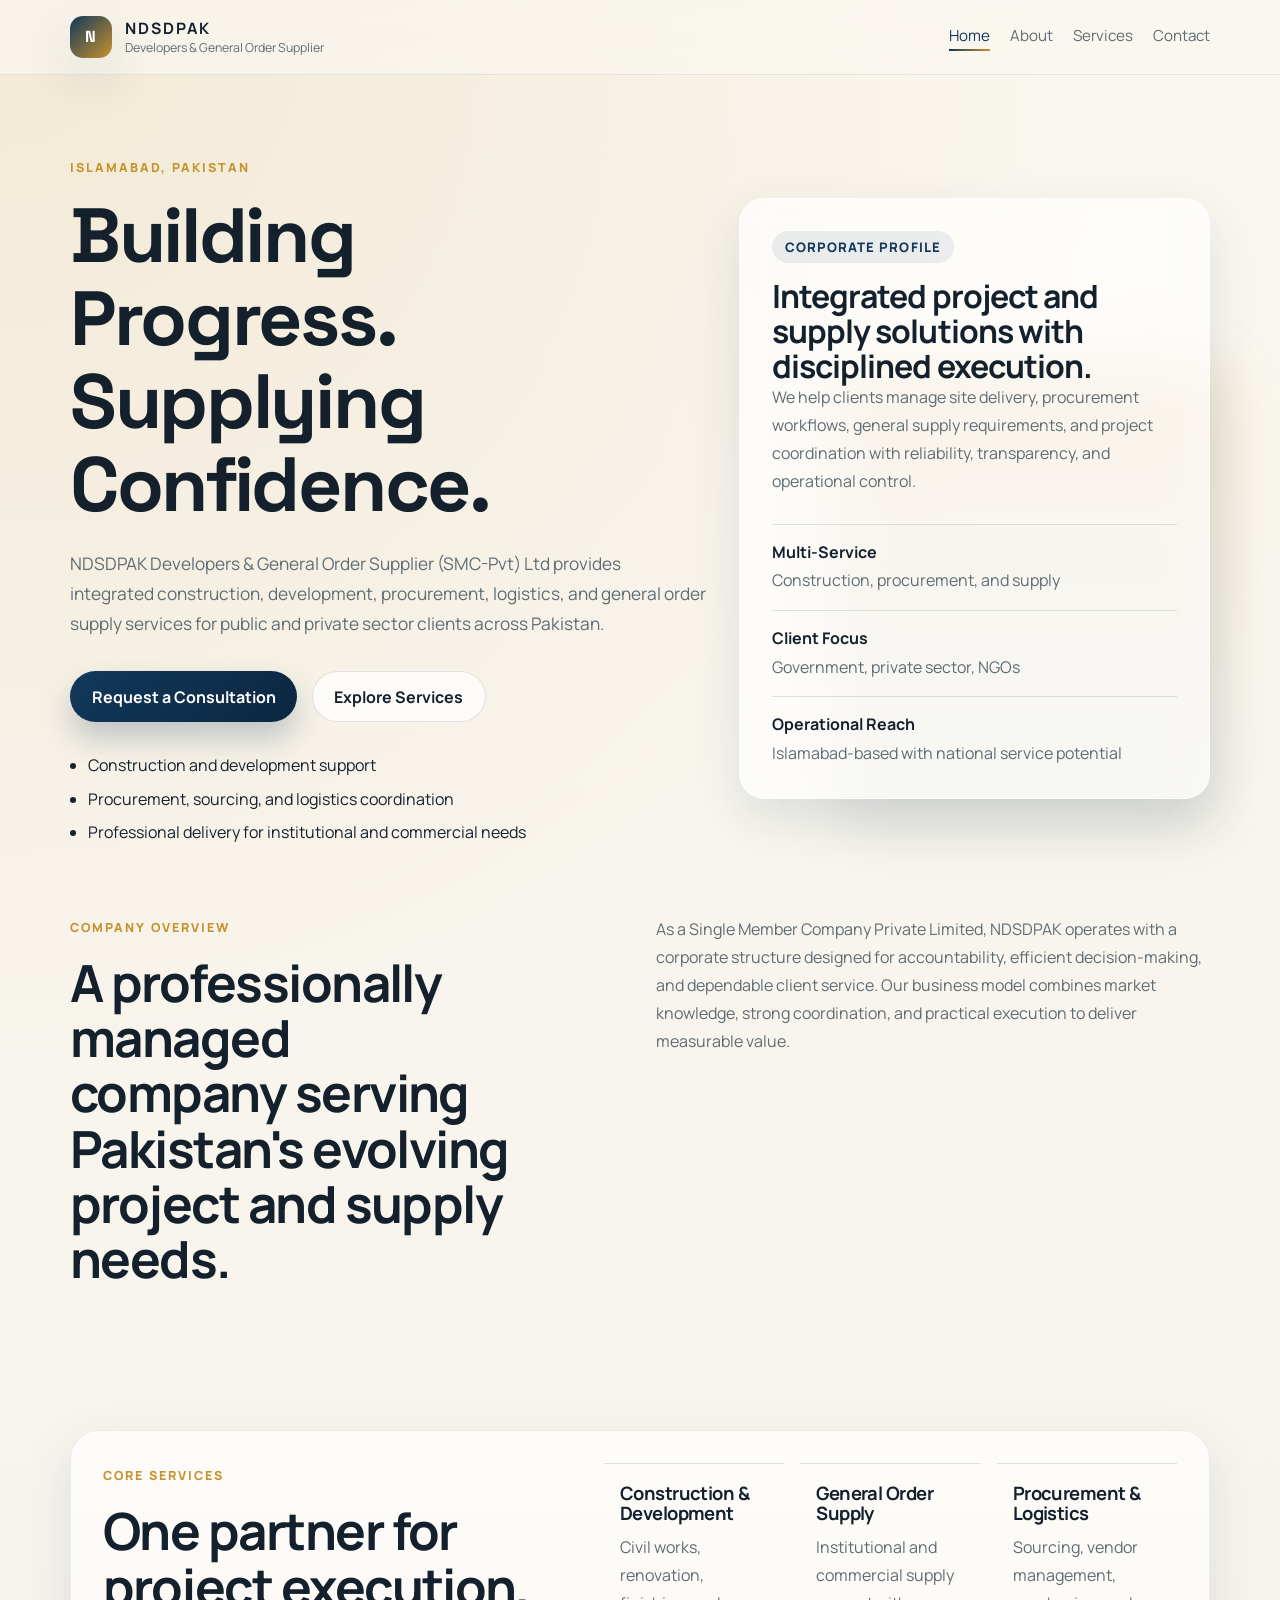
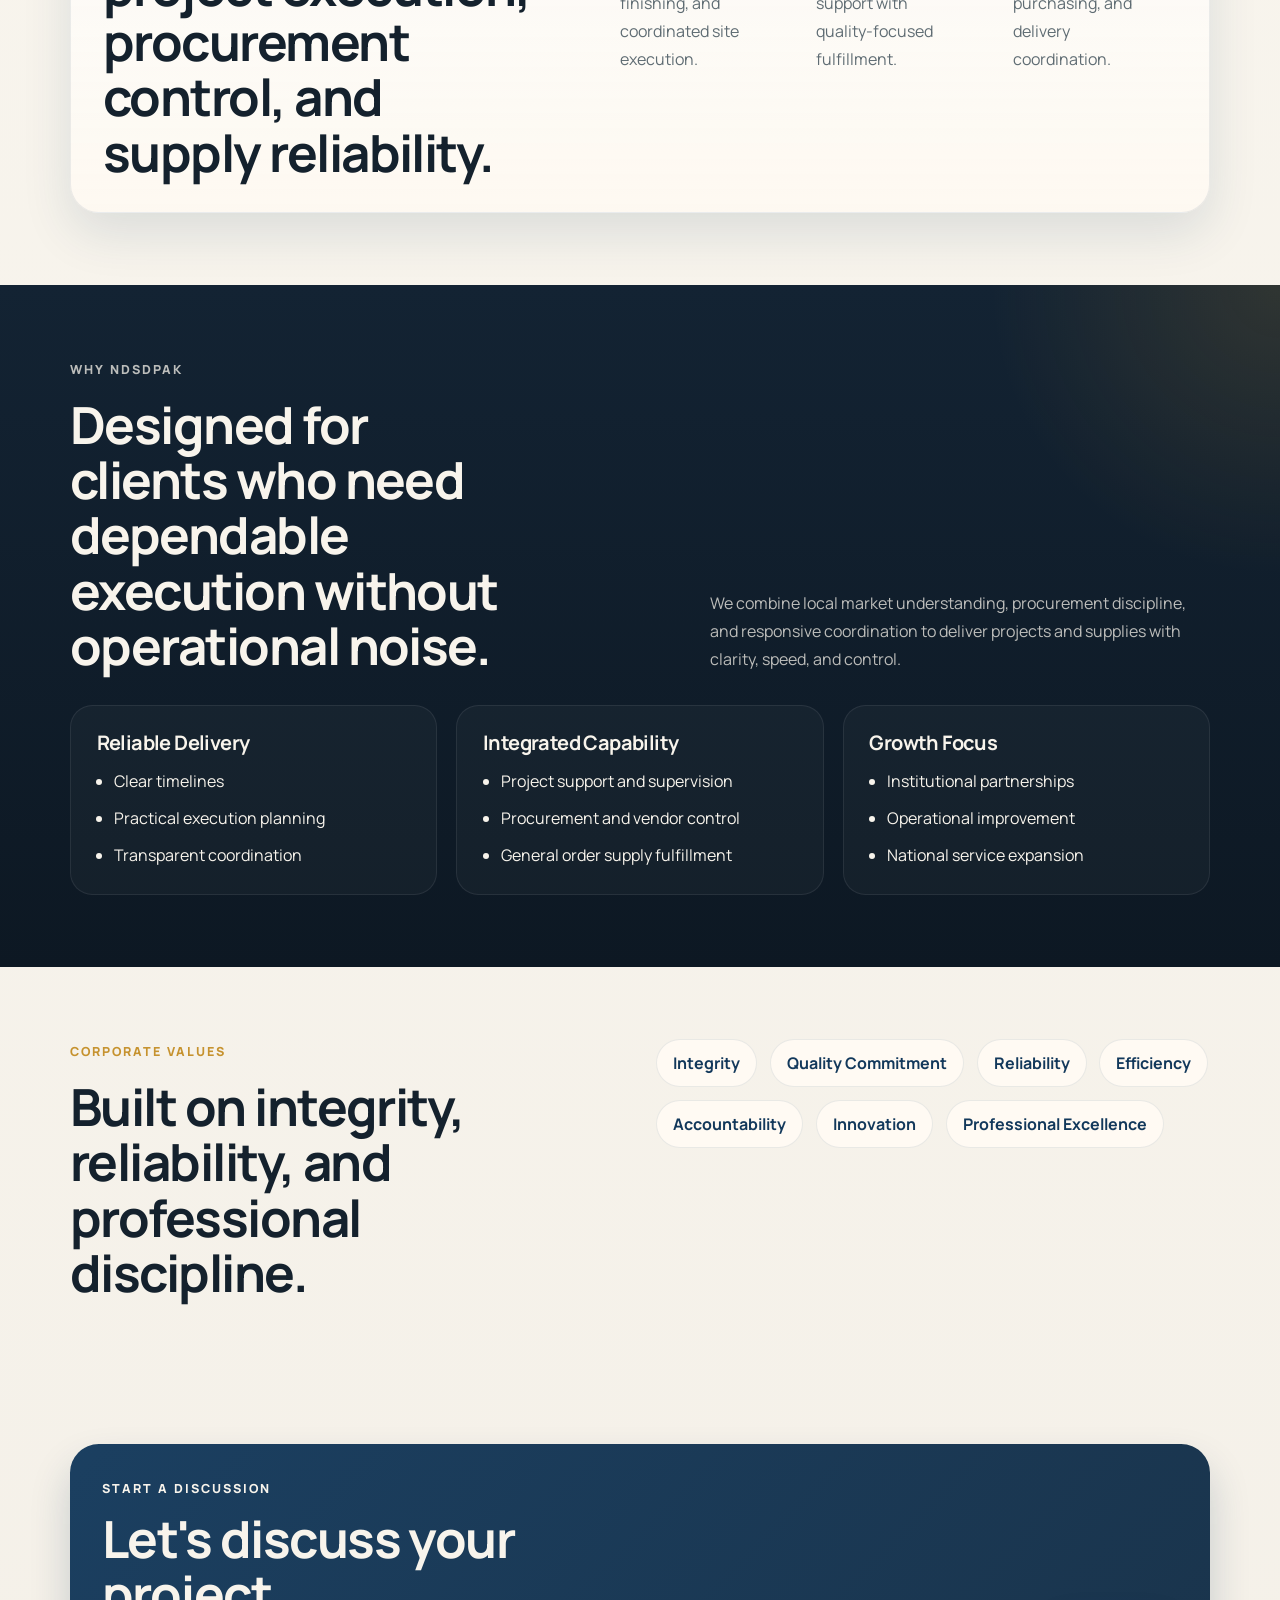
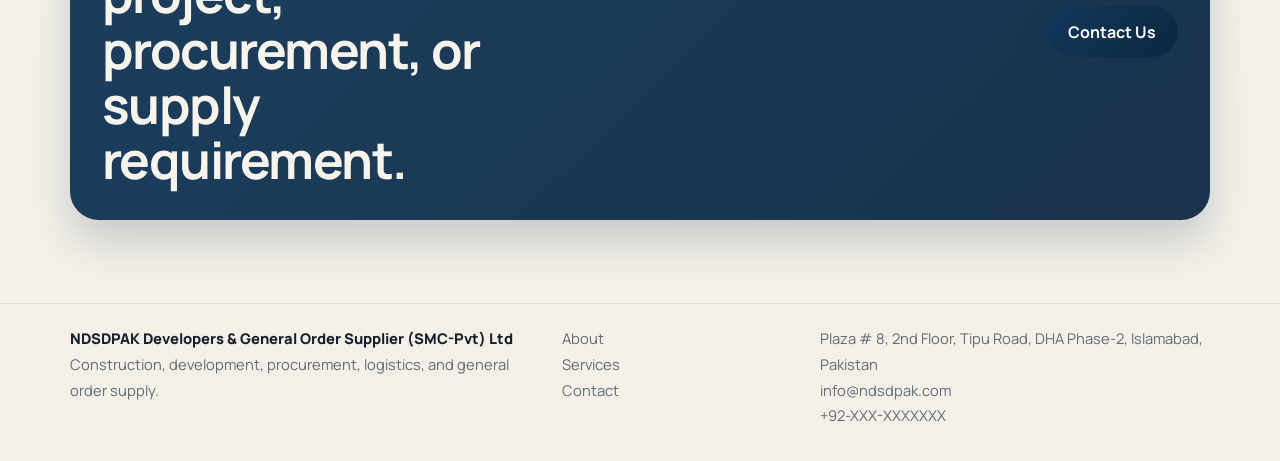
==== index.html @ 2ac63222 "Initial website for NDSDPAK" ====
<!DOCTYPE html>
<html lang="en">
<head>
  <meta charset="UTF-8">
  <meta name="viewport" content="width=device-width, initial-scale=1.0">
  <meta name="description" content="NDSDPAK Developers & General Order Supplier (SMC-Pvt) Ltd delivers construction, development, procurement, logistics, and general order supply services across Pakistan.">
  <title>NDSDPAK Developers | Construction, Procurement & Supply</title>
  <link rel="preconnect" href="https://fonts.googleapis.com">
  <link rel="preconnect" href="https://fonts.gstatic.com" crossorigin>
  <link href="https://fonts.googleapis.com/css2?family=Manrope:wght@400;500;700;800&family=Space+Grotesk:wght@500;700&display=swap" rel="stylesheet">
  <link rel="stylesheet" href="styles.css">
</head>
<body data-page="home">
  <header class="site-header">
    <div class="container nav">
      <a class="brand" href="index.html">
        <span class="brand-mark">N</span>
        <span class="brand-text">
          <strong>NDSDPAK</strong>
          <small>Developers & General Order Supplier</small>
        </span>
      </a>
      <button class="nav-toggle" type="button" aria-label="Open navigation" aria-expanded="false">Menu</button>
      <nav class="nav-links">
        <a href="index.html" data-nav="home">Home</a>
        <a href="about.html" data-nav="about">About</a>
        <a href="services.html" data-nav="services">Services</a>
        <a href="contact.html" data-nav="contact">Contact</a>
      </nav>
    </div>
  </header>

  <main>
    <section class="hero">
      <div class="container hero-grid">
        <div class="hero-copy reveal">
          <p class="eyebrow">Islamabad, Pakistan</p>
          <h1>Building Progress.<br>Supplying Confidence.</h1>
          <p class="hero-text">
            NDSDPAK Developers & General Order Supplier (SMC-Pvt) Ltd provides integrated construction, development, procurement, logistics, and general order supply services for public and private sector clients across Pakistan.
          </p>
          <div class="hero-actions">
            <a class="btn btn-primary" href="contact.html">Request a Consultation</a>
            <a class="btn btn-secondary" href="services.html">Explore Services</a>
          </div>
          <ul class="hero-points">
            <li>Construction and development support</li>
            <li>Procurement, sourcing, and logistics coordination</li>
            <li>Professional delivery for institutional and commercial needs</li>
          </ul>
        </div>
        <div class="hero-panel reveal" data-delay="120">
          <div class="panel-card tilt-card">
            <span class="panel-label">Corporate Profile</span>
            <h2>Integrated project and supply solutions with disciplined execution.</h2>
            <p>
              We help clients manage site delivery, procurement workflows, general supply requirements, and project coordination with reliability, transparency, and operational control.
            </p>
            <div class="stats">
              <div>
                <strong>Multi-Service</strong>
                <span>Construction, procurement, and supply</span>
              </div>
              <div>
                <strong>Client Focus</strong>
                <span>Government, private sector, NGOs</span>
              </div>
              <div>
                <strong>Operational Reach</strong>
                <span>Islamabad-based with national service potential</span>
              </div>
            </div>
          </div>
        </div>
      </div>
    </section>

    <section class="section intro-strip reveal">
      <div class="container strip-grid">
        <div>
          <p class="section-tag">Company Overview</p>
          <h2>A professionally managed company serving Pakistan's evolving project and supply needs.</h2>
        </div>
        <p>
          As a Single Member Company Private Limited, NDSDPAK operates with a corporate structure designed for accountability, efficient decision-making, and dependable client service. Our business model combines market knowledge, strong coordination, and practical execution to deliver measurable value.
        </p>
      </div>
    </section>

    <section class="section">
      <div class="container feature-band reveal">
        <div class="feature-intro">
          <p class="section-tag">Core Services</p>
          <h2>One partner for project execution, procurement control, and supply reliability.</h2>
        </div>
        <div class="feature-list">
          <article>
            <h3>Construction & Development</h3>
            <p>Civil works, renovation, finishing, and coordinated site execution.</p>
          </article>
          <article>
            <h3>General Order Supply</h3>
            <p>Institutional and commercial supply support with quality-focused fulfillment.</p>
          </article>
          <article>
            <h3>Procurement & Logistics</h3>
            <p>Sourcing, vendor management, purchasing, and delivery coordination.</p>
          </article>
        </div>
      </div>
    </section>

    <section class="section dark-section">
      <div class="container">
        <div class="section-heading dark reveal">
          <div>
            <p class="section-tag light">Why NDSDPAK</p>
            <h2>Designed for clients who need dependable execution without operational noise.</h2>
          </div>
          <p>
            We combine local market understanding, procurement discipline, and responsive coordination to deliver projects and supplies with clarity, speed, and control.
          </p>
        </div>
        <div class="expertise-grid">
          <div class="expertise-block reveal">
            <h3>Reliable Delivery</h3>
            <ul>
              <li>Clear timelines</li>
              <li>Practical execution planning</li>
              <li>Transparent coordination</li>
            </ul>
          </div>
          <div class="expertise-block reveal" data-delay="120">
            <h3>Integrated Capability</h3>
            <ul>
              <li>Project support and supervision</li>
              <li>Procurement and vendor control</li>
              <li>General order supply fulfillment</li>
            </ul>
          </div>
          <div class="expertise-block reveal" data-delay="240">
            <h3>Growth Focus</h3>
            <ul>
              <li>Institutional partnerships</li>
              <li>Operational improvement</li>
              <li>National service expansion</li>
            </ul>
          </div>
        </div>
      </div>
    </section>

    <section class="section">
      <div class="container split-highlight reveal">
        <div>
          <p class="section-tag">Corporate Values</p>
          <h2>Built on integrity, reliability, and professional discipline.</h2>
        </div>
        <div class="values-list">
          <span>Integrity</span>
          <span>Quality Commitment</span>
          <span>Reliability</span>
          <span>Efficiency</span>
          <span>Accountability</span>
          <span>Innovation</span>
          <span>Professional Excellence</span>
        </div>
      </div>
    </section>

    <section class="section contact-section">
      <div class="container cta-banner reveal">
        <div>
          <p class="section-tag">Start a Discussion</p>
          <h2>Let's discuss your project, procurement, or supply requirement.</h2>
        </div>
        <a class="btn btn-primary" href="contact.html">Contact Us</a>
      </div>
    </section>
  </main>

  <footer class="site-footer">
    <div class="container footer-grid">
      <div>
        <p class="footer-brand">NDSDPAK Developers & General Order Supplier (SMC-Pvt) Ltd</p>
        <p>Construction, development, procurement, logistics, and general order supply.</p>
      </div>
      <div>
        <p><a href="about.html">About</a></p>
        <p><a href="services.html">Services</a></p>
        <p><a href="contact.html">Contact</a></p>
      </div>
      <div>
        <p>Plaza # 8, 2nd Floor, Tipu Road, DHA Phase-2, Islamabad, Pakistan</p>
        <p>info@ndsdpak.com</p>
        <p>+92-XXX-XXXXXXX</p>
      </div>
    </div>
  </footer>

  <script src="script.js"></script>
</body>
</html>
---- styles.css ----
:root {
  --bg: #f4f0e8;
  --surface: rgba(255, 255, 255, 0.68);
  --surface-strong: #fffaf3;
  --text: #14212d;
  --muted: #5f6c73;
  --line: rgba(20, 33, 45, 0.12);
  --primary: #12385b;
  --primary-deep: #0c2740;
  --accent: #c6922e;
  --light: #f8f4ec;
  --shadow: 0 20px 50px rgba(18, 56, 91, 0.12);
}

* {
  box-sizing: border-box;
}

html {
  scroll-behavior: smooth;
}

body {
  margin: 0;
  font-family: "Manrope", sans-serif;
  background:
    radial-gradient(circle at top left, rgba(198, 146, 46, 0.14), transparent 28%),
    linear-gradient(180deg, #faf7f0 0%, var(--bg) 100%);
  color: var(--text);
  overflow-x: hidden;
}

a {
  color: inherit;
  text-decoration: none;
}

p {
  margin: 0;
  line-height: 1.75;
  color: var(--muted);
}

h1,
h2,
h3 {
  margin: 0;
  color: var(--text);
  line-height: 1.08;
  letter-spacing: -0.03em;
}

ul {
  margin: 0;
  padding-left: 1.1rem;
}

.container {
  width: min(1140px, calc(100% - 2rem));
  margin: 0 auto;
}

.site-header {
  position: sticky;
  top: 0;
  z-index: 20;
  backdrop-filter: blur(14px);
  background: rgba(250, 247, 240, 0.72);
  border-bottom: 1px solid rgba(20, 33, 45, 0.08);
}

.nav {
  display: flex;
  align-items: center;
  justify-content: space-between;
  gap: 1rem;
  padding: 1rem 0;
}

.brand {
  display: inline-flex;
  align-items: center;
  gap: 0.85rem;
}

.brand-mark {
  display: grid;
  place-items: center;
  width: 2.6rem;
  height: 2.6rem;
  border-radius: 0.8rem;
  background: linear-gradient(135deg, var(--primary) 0%, var(--accent) 100%);
  color: #fff;
  font-family: "Space Grotesk", sans-serif;
  font-weight: 700;
  box-shadow: var(--shadow);
}

.brand-text {
  display: flex;
  flex-direction: column;
}

.brand-text strong {
  font-size: 0.98rem;
  letter-spacing: 0.12em;
}

.brand-text small {
  font-size: 0.77rem;
  color: var(--muted);
}

.nav-links {
  display: flex;
  gap: 1.25rem;
  font-size: 0.95rem;
  color: var(--muted);
}

.nav-links a {
  position: relative;
  padding-bottom: 0.2rem;
}

.nav-links a:hover,
.nav-links a.active {
  color: var(--primary);
}

.nav-links a.active::after,
.nav-links a:hover::after {
  content: "";
  position: absolute;
  left: 0;
  right: 0;
  bottom: -0.15rem;
  height: 2px;
  background: linear-gradient(90deg, var(--primary), var(--accent));
}

.nav-toggle {
  display: none;
  border: 1px solid var(--line);
  background: rgba(255, 255, 255, 0.8);
  color: var(--text);
  border-radius: 999px;
  padding: 0.7rem 1rem;
  font-weight: 700;
  font-family: inherit;
}

.hero {
  padding: 5rem 0 3.5rem;
}

.page-hero {
  padding: 4.6rem 0 2rem;
}

.hero-grid {
  display: grid;
  grid-template-columns: 1.15fr 0.85fr;
  gap: 2rem;
  align-items: center;
}

.eyebrow,
.section-tag {
  display: inline-block;
  margin-bottom: 1rem;
  text-transform: uppercase;
  letter-spacing: 0.16em;
  font-size: 0.78rem;
  font-weight: 800;
  color: var(--accent);
}

.hero h1,
.page-hero h1 {
  font-family: "Space Grotesk", sans-serif;
  font-size: clamp(2.7rem, 6vw, 5.4rem);
  max-width: 12ch;
}

.hero-text {
  max-width: 60ch;
  margin-top: 1.4rem;
  font-size: 1.08rem;
}

.hero-actions {
  display: flex;
  flex-wrap: wrap;
  gap: 0.9rem;
  margin-top: 2rem;
}

.btn {
  display: inline-flex;
  align-items: center;
  justify-content: center;
  min-height: 3.2rem;
  padding: 0 1.35rem;
  border: 0;
  border-radius: 999px;
  font-weight: 700;
  font-family: inherit;
  cursor: pointer;
  transition: transform 0.2s ease, box-shadow 0.2s ease, background 0.2s ease;
}

.btn:hover {
  transform: translateY(-2px);
}

.btn-primary {
  background: linear-gradient(135deg, var(--primary) 0%, var(--primary-deep) 100%);
  color: #fff;
  box-shadow: 0 16px 30px rgba(18, 56, 91, 0.24);
}

.btn-secondary {
  border: 1px solid var(--line);
  background: rgba(255, 255, 255, 0.72);
}

.hero-points {
  display: grid;
  gap: 0.7rem;
  margin-top: 2rem;
  color: var(--text);
}

.hero-panel {
  position: relative;
}

.hero-panel::before {
  content: "";
  position: absolute;
  inset: auto -3% -6% 20%;
  height: 78%;
  background: linear-gradient(180deg, rgba(198, 146, 46, 0.24), rgba(18, 56, 91, 0.08));
  border-radius: 2rem;
  filter: blur(28px);
}

.panel-card,
.info-card,
.service-card,
.contact-card,
.form-card {
  position: relative;
  background: var(--surface);
  border: 1px solid rgba(255, 255, 255, 0.6);
  backdrop-filter: blur(14px);
  border-radius: 1.6rem;
  box-shadow: var(--shadow);
}

.panel-card {
  padding: 2rem;
  transition: transform 0.3s ease, box-shadow 0.3s ease;
}

.panel-label {
  display: inline-flex;
  padding: 0.45rem 0.8rem;
  border-radius: 999px;
  background: rgba(18, 56, 91, 0.08);
  color: var(--primary);
  font-size: 0.82rem;
  font-weight: 800;
  letter-spacing: 0.08em;
  text-transform: uppercase;
}

.panel-card h2 {
  margin-top: 1rem;
  font-size: 2rem;
}

.stats {
  display: grid;
  gap: 1rem;
  margin-top: 1.8rem;
}

.stats div {
  padding-top: 1rem;
  border-top: 1px solid var(--line);
}

.stats strong {
  display: block;
  margin-bottom: 0.35rem;
  font-size: 1rem;
}

.stats span {
  color: var(--muted);
  line-height: 1.6;
}

.section {
  padding: 4.5rem 0;
}

.intro-strip {
  padding-top: 1rem;
}

.soft-section {
  background: linear-gradient(180deg, rgba(255, 255, 255, 0.34), rgba(255, 255, 255, 0));
}

.strip-grid,
.two-column,
.contact-grid,
.contact-layout,
.split-highlight {
  display: grid;
  grid-template-columns: 1fr 1fr;
  gap: 2rem;
  align-items: start;
}

.narrow {
  max-width: 760px;
}

.two-column h2,
.section-heading h2,
.split-highlight h2,
.contact-grid h2,
.strip-grid h2,
.feature-intro h2,
.cta-banner h2 {
  font-size: clamp(2rem, 4vw, 3.2rem);
  max-width: 13ch;
}

.content-stack {
  display: grid;
  gap: 1rem;
}

.cards-grid {
  display: grid;
  grid-template-columns: repeat(2, minmax(0, 1fr));
  gap: 1.5rem;
}

.cards-grid-3 {
  grid-template-columns: repeat(3, minmax(0, 1fr));
}

.info-card,
.contact-card,
.form-card {
  padding: 1.8rem;
}

.info-card h3 {
  font-size: 1.45rem;
  margin-bottom: 0.85rem;
}

.section-heading {
  display: flex;
  justify-content: space-between;
  gap: 2rem;
  align-items: end;
  margin-bottom: 2rem;
}

.section-heading h2 {
  max-width: 13ch;
}

.section-heading p {
  max-width: 50ch;
}

.services-grid {
  display: grid;
  grid-template-columns: repeat(3, minmax(0, 1fr));
  gap: 1.2rem;
}

.service-card {
  padding: 1.6rem;
  min-height: 220px;
}

.service-card h3 {
  font-size: 1.3rem;
  margin-bottom: 0.8rem;
}

.dark-section {
  background:
    radial-gradient(circle at top right, rgba(198, 146, 46, 0.16), transparent 20%),
    linear-gradient(180deg, #132333 0%, #0d1823 100%);
}

.light,
.dark-section h2,
.dark-section h3,
.dark-section li {
  color: var(--light);
}

.section-heading.dark p,
.dark-section p {
  color: rgba(248, 244, 236, 0.74);
}

.expertise-grid {
  display: grid;
  grid-template-columns: repeat(3, minmax(0, 1fr));
  gap: 1.2rem;
  margin-top: 2rem;
}

.expertise-block {
  padding: 1.6rem;
  border: 1px solid rgba(255, 255, 255, 0.08);
  border-radius: 1.4rem;
  background: rgba(255, 255, 255, 0.03);
}

.expertise-block h3 {
  margin-bottom: 1rem;
  font-size: 1.25rem;
}

.expertise-block ul {
  display: grid;
  gap: 0.7rem;
  line-height: 1.6;
}

.feature-band {
  display: grid;
  grid-template-columns: 0.9fr 1.1fr;
  gap: 2rem;
  padding: 2rem;
  border: 1px solid rgba(18, 56, 91, 0.08);
  border-radius: 1.8rem;
  background: linear-gradient(180deg, rgba(255, 255, 255, 0.7), rgba(255, 250, 243, 0.8));
  box-shadow: var(--shadow);
}

.feature-list {
  display: grid;
  grid-template-columns: repeat(3, minmax(0, 1fr));
  gap: 1rem;
}

.feature-list article {
  padding: 1.2rem 1rem 0;
  border-top: 1px solid var(--line);
}

.feature-list h3 {
  margin-bottom: 0.6rem;
  font-size: 1.15rem;
}

.values-list {
  display: flex;
  flex-wrap: wrap;
  gap: 0.8rem;
}

.values-list span {
  display: inline-flex;
  align-items: center;
  min-height: 3rem;
  padding: 0.1rem 1rem;
  border-radius: 999px;
  background: var(--surface-strong);
  border: 1px solid rgba(18, 56, 91, 0.09);
  color: var(--primary);
  font-weight: 700;
}

.contact-section {
  padding-bottom: 5.2rem;
}

.contact-card p + p {
  margin-top: 1rem;
}

.contact-card strong {
  color: var(--text);
}

.contact-form {
  display: grid;
  gap: 1rem;
  margin-top: 1rem;
}

.contact-form label {
  display: grid;
  gap: 0.45rem;
  color: var(--text);
  font-weight: 700;
}

.contact-form input,
.contact-form select,
.contact-form textarea {
  width: 100%;
  border: 1px solid rgba(18, 56, 91, 0.12);
  border-radius: 1rem;
  padding: 0.95rem 1rem;
  font: inherit;
  color: var(--text);
  background: rgba(255, 255, 255, 0.82);
}

.contact-form textarea {
  resize: vertical;
  min-height: 140px;
}

.contact-form button[disabled] {
  opacity: 0.85;
  cursor: default;
}

.cta-banner {
  display: flex;
  justify-content: space-between;
  gap: 1.5rem;
  align-items: center;
  padding: 2rem;
  border-radius: 1.8rem;
  background: linear-gradient(135deg, rgba(18, 56, 91, 0.96), rgba(12, 39, 64, 0.94));
  box-shadow: 0 22px 40px rgba(18, 56, 91, 0.2);
}

.cta-banner h2,
.cta-banner .section-tag {
  color: var(--light);
}

.cta-banner .section-tag {
  margin-bottom: 0.7rem;
}

.site-footer {
  border-top: 1px solid rgba(20, 33, 45, 0.08);
  padding: 1.4rem 0 2rem;
}

.footer-grid {
  display: grid;
  grid-template-columns: 1.2fr 0.6fr 1fr;
  gap: 1.5rem;
}

.footer-grid p {
  font-size: 0.92rem;
}

.footer-brand {
  color: var(--text);
  font-weight: 800;
}

.reveal {
  opacity: 0;
  transform: translateY(24px);
  transition: opacity 0.7s ease, transform 0.7s ease;
}

.reveal.visible {
  opacity: 1;
  transform: translateY(0);
}

@media (max-width: 980px) {
  .hero-grid,
  .strip-grid,
  .two-column,
  .contact-grid,
  .contact-layout,
  .split-highlight,
  .section-heading,
  .cards-grid,
  .cards-grid-3,
  .expertise-grid,
  .services-grid,
  .feature-band,
  .feature-list,
  .footer-grid {
    grid-template-columns: 1fr;
  }

  .section-heading {
    align-items: start;
  }

  .hero h1,
  .page-hero h1,
  .two-column h2,
  .section-heading h2,
  .split-highlight h2,
  .contact-grid h2,
  .strip-grid h2,
  .feature-intro h2,
  .cta-banner h2 {
    max-width: none;
  }
}

@media (max-width: 720px) {
  .nav {
    flex-wrap: wrap;
  }

  .nav-toggle {
    display: inline-flex;
  }

  .nav-links {
    display: none;
    width: 100%;
    flex-direction: column;
    gap: 0.8rem;
    padding-top: 0.6rem;
  }

  .nav-links.open {
    display: flex;
  }

  .hero {
    padding-top: 3.5rem;
  }

  .hero h1,
  .page-hero h1 {
    font-size: clamp(2.3rem, 12vw, 3.8rem);
  }

  .panel-card,
  .info-card,
  .service-card,
  .contact-card,
  .form-card {
    border-radius: 1.2rem;
  }

  .section {
    padding: 3.5rem 0;
  }

  .cta-banner {
    align-items: start;
    flex-direction: column;
  }
}
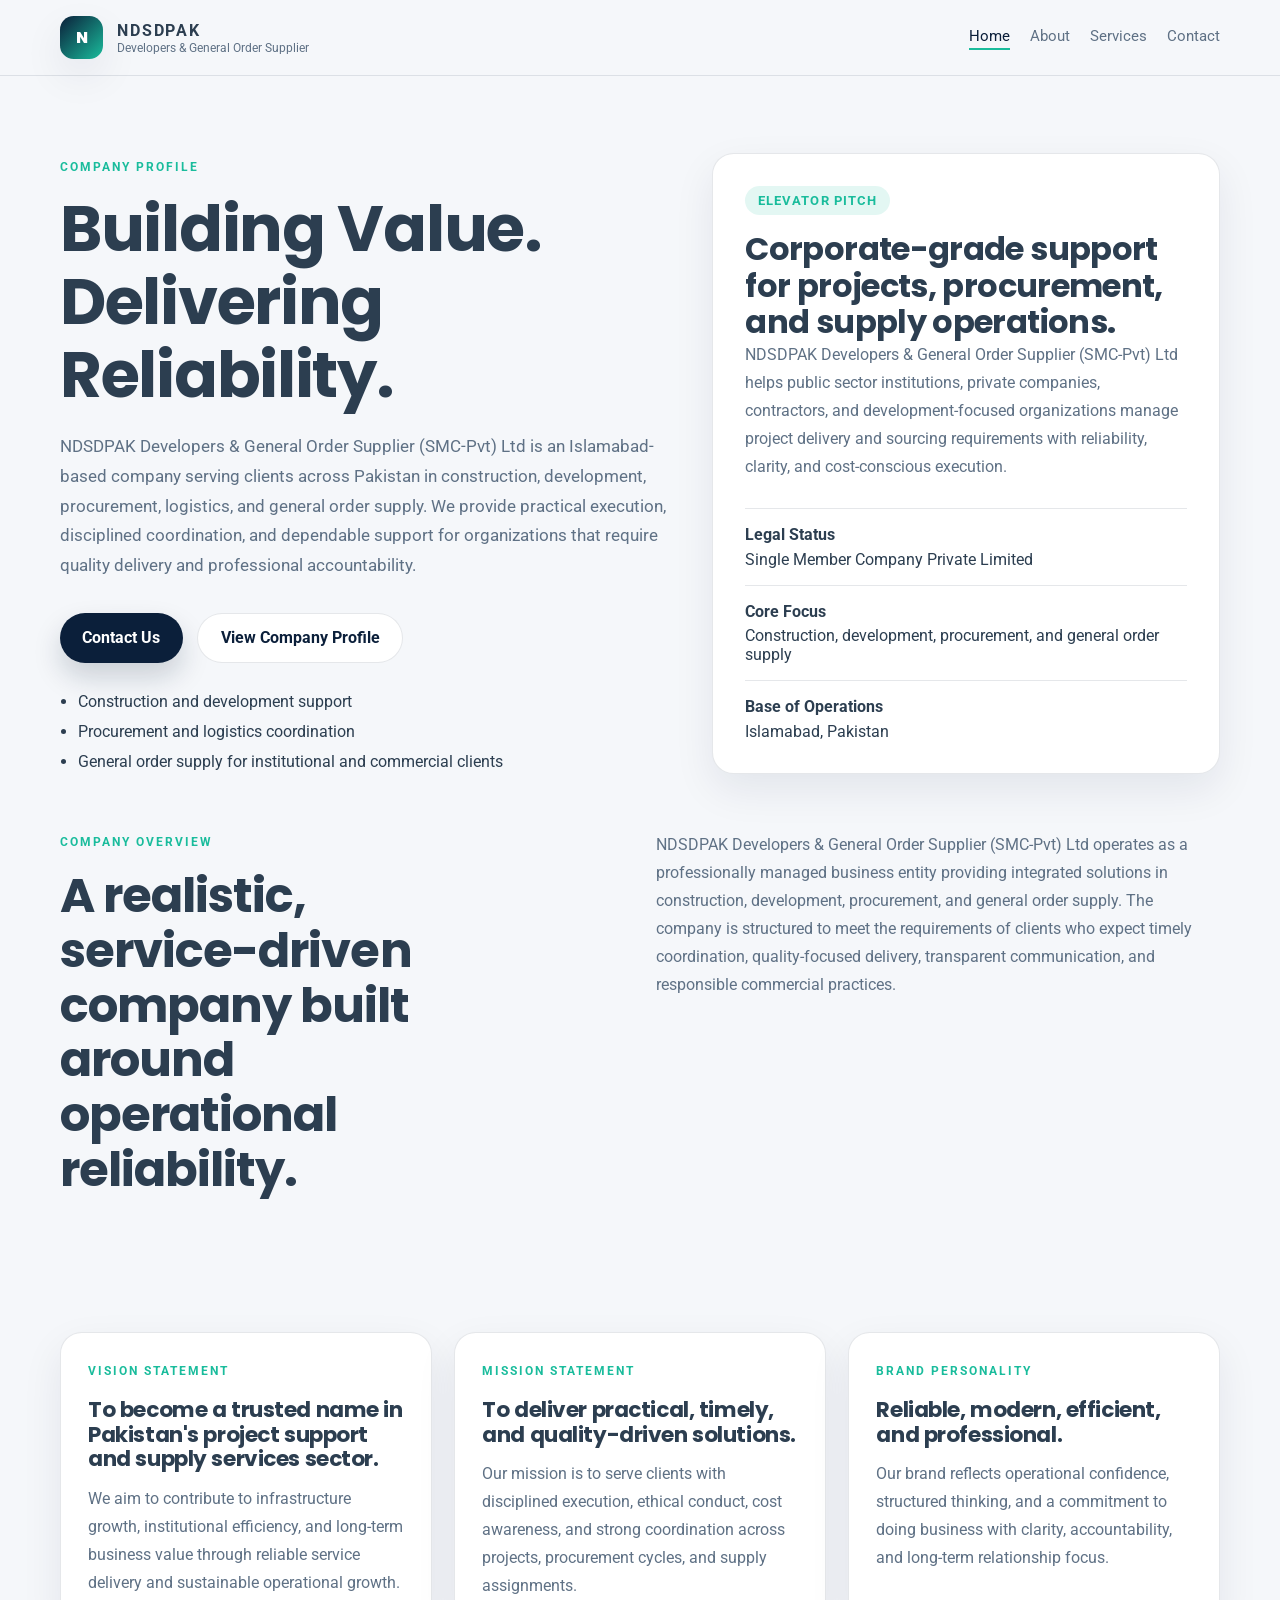
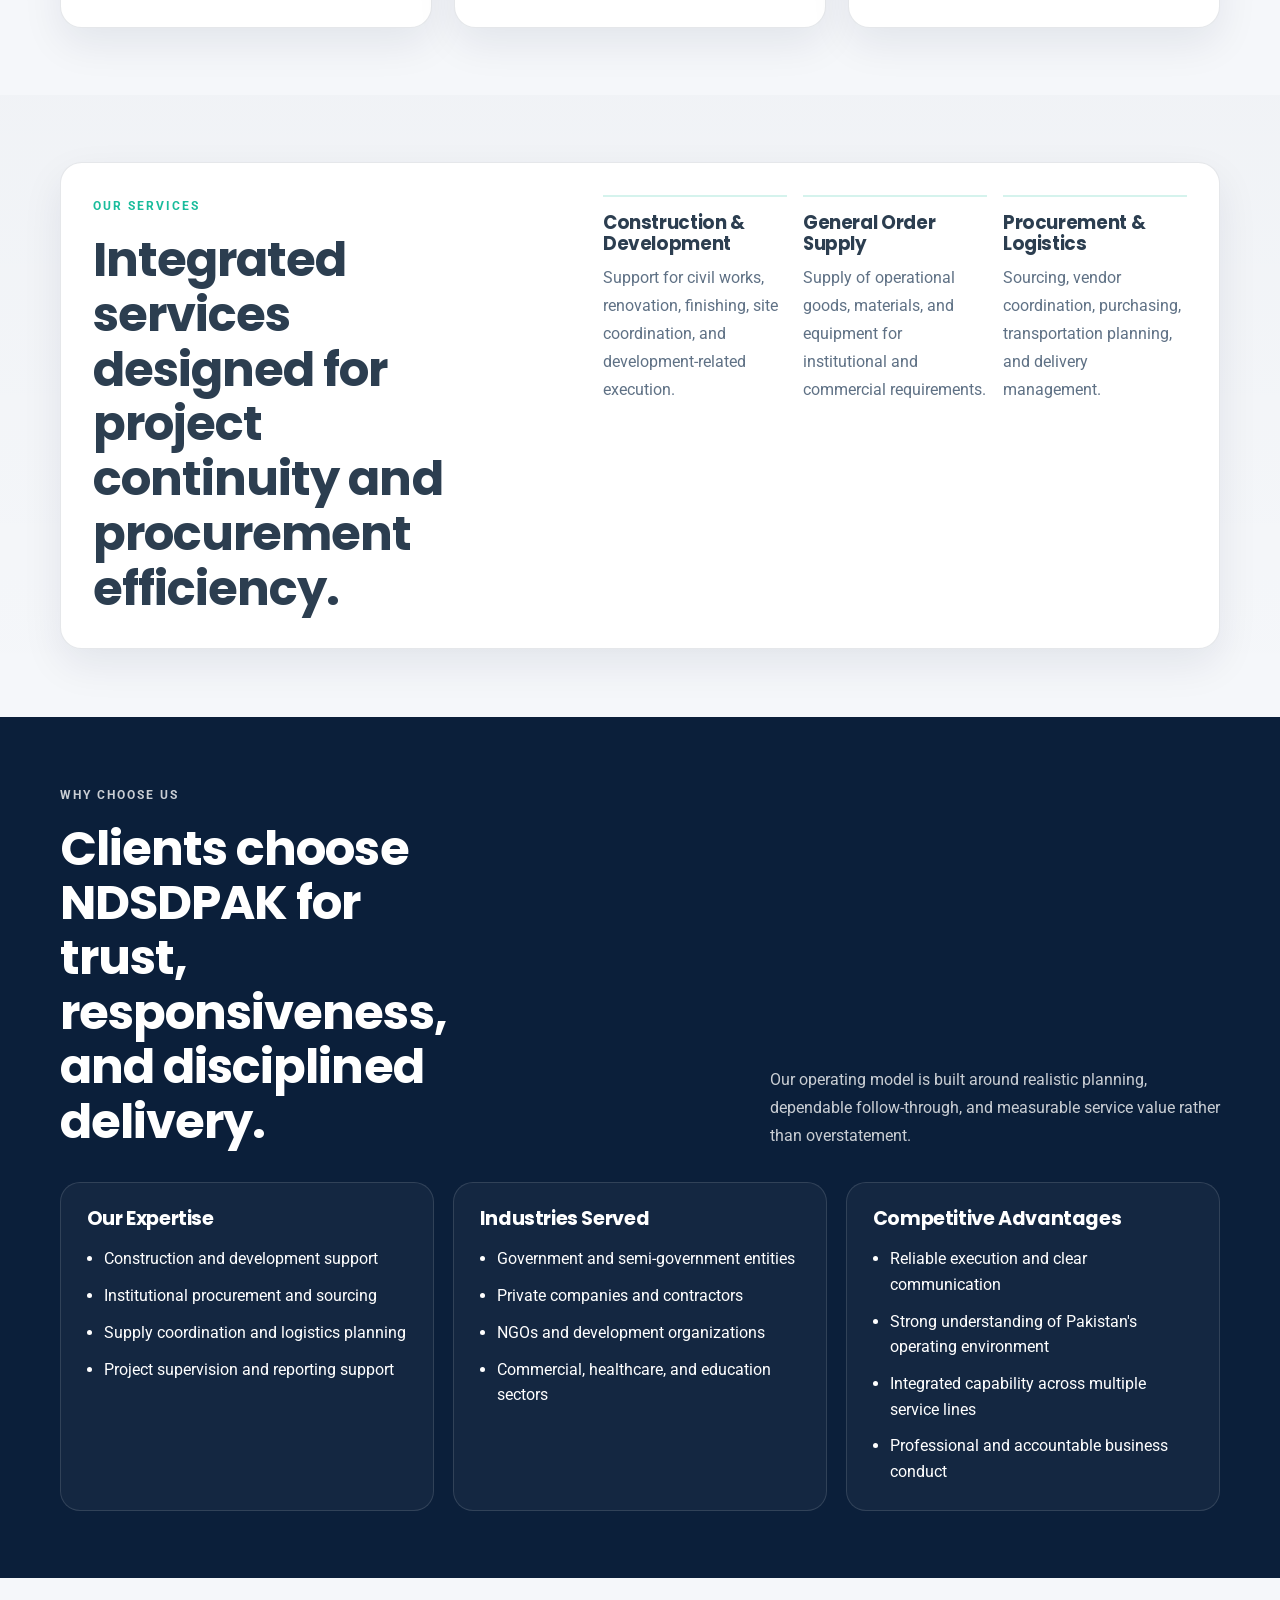
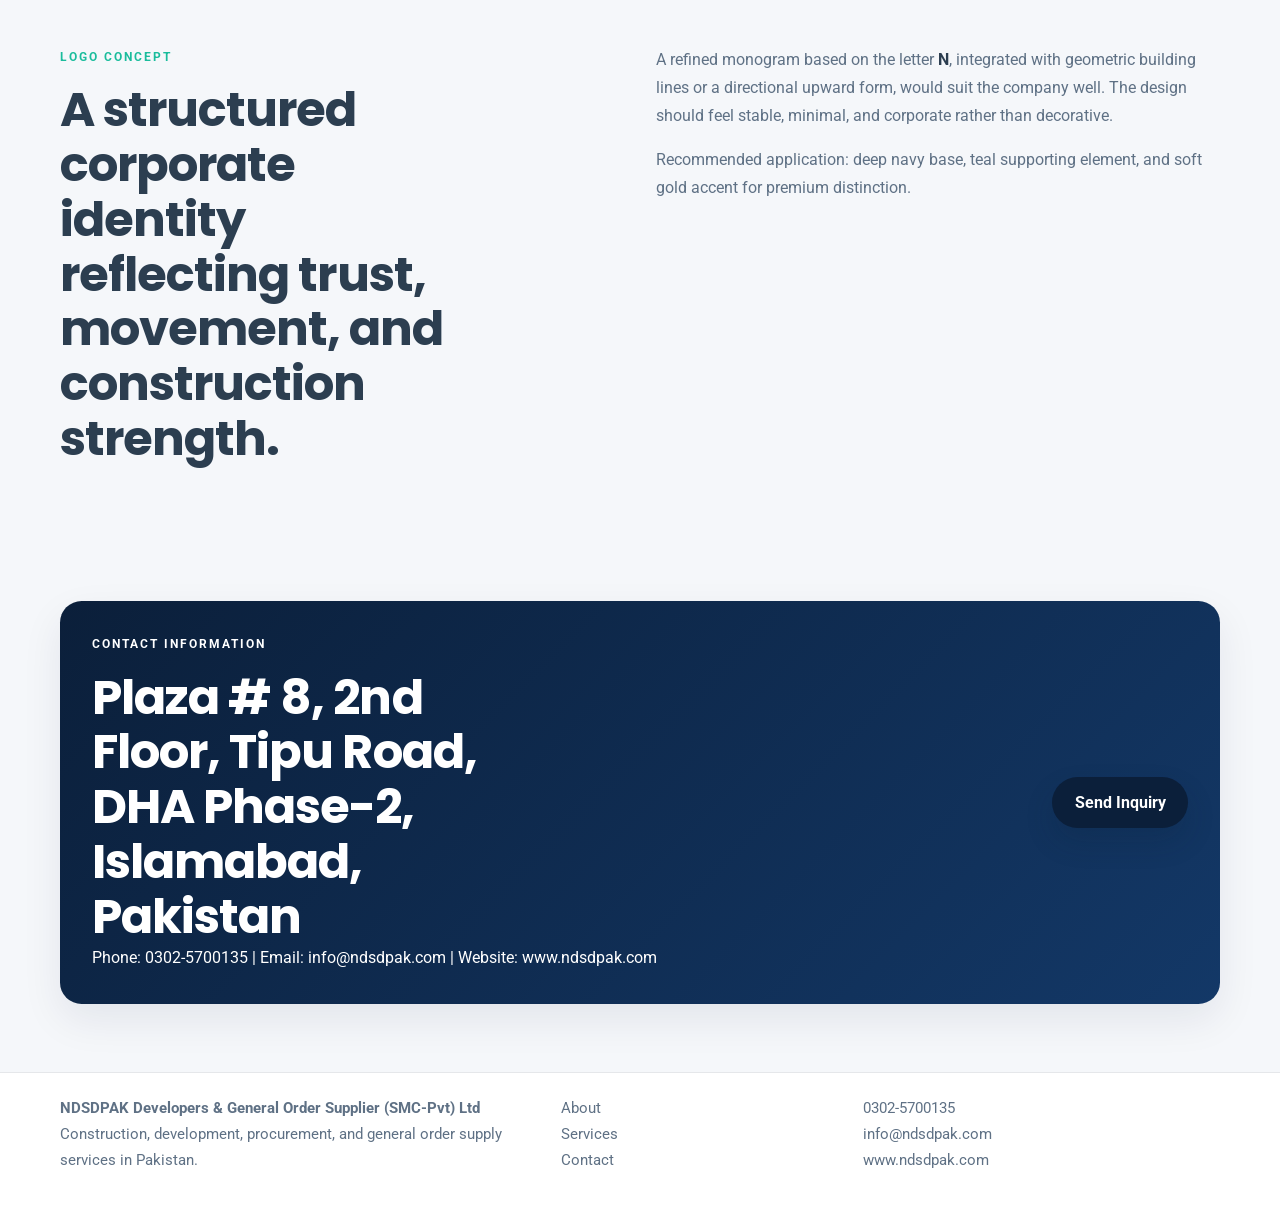
==== commit 4a08f0cd: "Align site with company profile brief" ====
--- a/index.html
+++ b/index.html
@@ -3,11 +3,11 @@
 <head>
   <meta charset="UTF-8">
   <meta name="viewport" content="width=device-width, initial-scale=1.0">
-  <meta name="description" content="NDSDPAK Developers & General Order Supplier (SMC-Pvt) Ltd delivers construction, development, procurement, logistics, and general order supply services across Pakistan.">
-  <title>NDSDPAK Developers | Construction, Procurement & Supply</title>
+  <meta name="description" content="NDSDPAK Developers & General Order Supplier (SMC-Pvt) Ltd is a Pakistan-based company profile covering construction, development, procurement, and general order supply services.">
+  <title>NDSDPAK Developers | Company Profile</title>
   <link rel="preconnect" href="https://fonts.googleapis.com">
   <link rel="preconnect" href="https://fonts.gstatic.com" crossorigin>
-  <link href="https://fonts.googleapis.com/css2?family=Manrope:wght@400;500;700;800&family=Space+Grotesk:wght@500;700&display=swap" rel="stylesheet">
+  <link href="https://fonts.googleapis.com/css2?family=Poppins:wght@600;700;800&family=Roboto:wght@400;500;700&display=swap" rel="stylesheet">
   <link rel="stylesheet" href="styles.css">
 </head>
 <body data-page="home">
@@ -34,40 +34,40 @@
     <section class="hero">
       <div class="container hero-grid">
         <div class="hero-copy reveal">
-          <p class="eyebrow">Islamabad, Pakistan</p>
-          <h1>Building Progress.<br>Supplying Confidence.</h1>
+          <p class="eyebrow">Company Profile</p>
+          <h1>Building Value. Delivering Reliability.</h1>
           <p class="hero-text">
-            NDSDPAK Developers & General Order Supplier (SMC-Pvt) Ltd provides integrated construction, development, procurement, logistics, and general order supply services for public and private sector clients across Pakistan.
+            NDSDPAK Developers & General Order Supplier (SMC-Pvt) Ltd is an Islamabad-based company serving clients across Pakistan in construction, development, procurement, logistics, and general order supply. We provide practical execution, disciplined coordination, and dependable support for organizations that require quality delivery and professional accountability.
           </p>
           <div class="hero-actions">
-            <a class="btn btn-primary" href="contact.html">Request a Consultation</a>
-            <a class="btn btn-secondary" href="services.html">Explore Services</a>
+            <a class="btn btn-primary" href="contact.html">Contact Us</a>
+            <a class="btn btn-secondary" href="about.html">View Company Profile</a>
           </div>
           <ul class="hero-points">
             <li>Construction and development support</li>
-            <li>Procurement, sourcing, and logistics coordination</li>
-            <li>Professional delivery for institutional and commercial needs</li>
+            <li>Procurement and logistics coordination</li>
+            <li>General order supply for institutional and commercial clients</li>
           </ul>
         </div>
         <div class="hero-panel reveal" data-delay="120">
-          <div class="panel-card tilt-card">
-            <span class="panel-label">Corporate Profile</span>
-            <h2>Integrated project and supply solutions with disciplined execution.</h2>
+          <div class="panel-card">
+            <span class="panel-label">Elevator Pitch</span>
+            <h2>Corporate-grade support for projects, procurement, and supply operations.</h2>
             <p>
-              We help clients manage site delivery, procurement workflows, general supply requirements, and project coordination with reliability, transparency, and operational control.
+              NDSDPAK Developers & General Order Supplier (SMC-Pvt) Ltd helps public sector institutions, private companies, contractors, and development-focused organizations manage project delivery and sourcing requirements with reliability, clarity, and cost-conscious execution.
             </p>
             <div class="stats">
               <div>
-                <strong>Multi-Service</strong>
-                <span>Construction, procurement, and supply</span>
+                <strong>Legal Status</strong>
+                <span>Single Member Company Private Limited</span>
               </div>
               <div>
-                <strong>Client Focus</strong>
-                <span>Government, private sector, NGOs</span>
+                <strong>Core Focus</strong>
+                <span>Construction, development, procurement, and general order supply</span>
               </div>
               <div>
-                <strong>Operational Reach</strong>
-                <span>Islamabad-based with national service potential</span>
+                <strong>Base of Operations</strong>
+                <span>Islamabad, Pakistan</span>
               </div>
             </div>
           </div>
@@ -79,32 +79,52 @@
       <div class="container strip-grid">
         <div>
           <p class="section-tag">Company Overview</p>
-          <h2>A professionally managed company serving Pakistan's evolving project and supply needs.</h2>
+          <h2>A realistic, service-driven company built around operational reliability.</h2>
         </div>
         <p>
-          As a Single Member Company Private Limited, NDSDPAK operates with a corporate structure designed for accountability, efficient decision-making, and dependable client service. Our business model combines market knowledge, strong coordination, and practical execution to deliver measurable value.
+          NDSDPAK Developers & General Order Supplier (SMC-Pvt) Ltd operates as a professionally managed business entity providing integrated solutions in construction, development, procurement, and general order supply. The company is structured to meet the requirements of clients who expect timely coordination, quality-focused delivery, transparent communication, and responsible commercial practices.
         </p>
       </div>
     </section>
 
     <section class="section">
+      <div class="container cards-grid cards-grid-3">
+        <article class="info-card reveal">
+          <p class="section-tag">Vision Statement</p>
+          <h3>To become a trusted name in Pakistan's project support and supply services sector.</h3>
+          <p>We aim to contribute to infrastructure growth, institutional efficiency, and long-term business value through reliable service delivery and sustainable operational growth.</p>
+        </article>
+        <article class="info-card reveal" data-delay="120">
+          <p class="section-tag">Mission Statement</p>
+          <h3>To deliver practical, timely, and quality-driven solutions.</h3>
+          <p>Our mission is to serve clients with disciplined execution, ethical conduct, cost awareness, and strong coordination across projects, procurement cycles, and supply assignments.</p>
+        </article>
+        <article class="info-card reveal" data-delay="240">
+          <p class="section-tag">Brand Personality</p>
+          <h3>Reliable, modern, efficient, and professional.</h3>
+          <p>Our brand reflects operational confidence, structured thinking, and a commitment to doing business with clarity, accountability, and long-term relationship focus.</p>
+        </article>
+      </div>
+    </section>
+
+    <section class="section soft-section">
       <div class="container feature-band reveal">
         <div class="feature-intro">
-          <p class="section-tag">Core Services</p>
-          <h2>One partner for project execution, procurement control, and supply reliability.</h2>
+          <p class="section-tag">Our Services</p>
+          <h2>Integrated services designed for project continuity and procurement efficiency.</h2>
         </div>
         <div class="feature-list">
           <article>
             <h3>Construction & Development</h3>
-            <p>Civil works, renovation, finishing, and coordinated site execution.</p>
+            <p>Support for civil works, renovation, finishing, site coordination, and development-related execution.</p>
           </article>
           <article>
             <h3>General Order Supply</h3>
-            <p>Institutional and commercial supply support with quality-focused fulfillment.</p>
+            <p>Supply of operational goods, materials, and equipment for institutional and commercial requirements.</p>
           </article>
           <article>
             <h3>Procurement & Logistics</h3>
-            <p>Sourcing, vendor management, purchasing, and delivery coordination.</p>
+            <p>Sourcing, vendor coordination, purchasing, transportation planning, and delivery management.</p>
           </article>
         </div>
       </div>
@@ -114,36 +134,39 @@
       <div class="container">
         <div class="section-heading dark reveal">
           <div>
-            <p class="section-tag light">Why NDSDPAK</p>
-            <h2>Designed for clients who need dependable execution without operational noise.</h2>
+            <p class="section-tag light">Why Choose Us</p>
+            <h2>Clients choose NDSDPAK for trust, responsiveness, and disciplined delivery.</h2>
           </div>
           <p>
-            We combine local market understanding, procurement discipline, and responsive coordination to deliver projects and supplies with clarity, speed, and control.
+            Our operating model is built around realistic planning, dependable follow-through, and measurable service value rather than overstatement.
           </p>
         </div>
         <div class="expertise-grid">
           <div class="expertise-block reveal">
-            <h3>Reliable Delivery</h3>
+            <h3>Our Expertise</h3>
             <ul>
-              <li>Clear timelines</li>
-              <li>Practical execution planning</li>
-              <li>Transparent coordination</li>
+              <li>Construction and development support</li>
+              <li>Institutional procurement and sourcing</li>
+              <li>Supply coordination and logistics planning</li>
+              <li>Project supervision and reporting support</li>
             </ul>
           </div>
           <div class="expertise-block reveal" data-delay="120">
-            <h3>Integrated Capability</h3>
+            <h3>Industries Served</h3>
             <ul>
-              <li>Project support and supervision</li>
-              <li>Procurement and vendor control</li>
-              <li>General order supply fulfillment</li>
+              <li>Government and semi-government entities</li>
+              <li>Private companies and contractors</li>
+              <li>NGOs and development organizations</li>
+              <li>Commercial, healthcare, and education sectors</li>
             </ul>
           </div>
           <div class="expertise-block reveal" data-delay="240">
-            <h3>Growth Focus</h3>
+            <h3>Competitive Advantages</h3>
             <ul>
-              <li>Institutional partnerships</li>
-              <li>Operational improvement</li>
-              <li>National service expansion</li>
+              <li>Reliable execution and clear communication</li>
+              <li>Strong understanding of Pakistan's operating environment</li>
+              <li>Integrated capability across multiple service lines</li>
+              <li>Professional and accountable business conduct</li>
             </ul>
           </div>
         </div>
@@ -153,17 +176,12 @@
     <section class="section">
       <div class="container split-highlight reveal">
         <div>
-          <p class="section-tag">Corporate Values</p>
-          <h2>Built on integrity, reliability, and professional discipline.</h2>
-        </div>
-        <div class="values-list">
-          <span>Integrity</span>
-          <span>Quality Commitment</span>
-          <span>Reliability</span>
-          <span>Efficiency</span>
-          <span>Accountability</span>
-          <span>Innovation</span>
-          <span>Professional Excellence</span>
+          <p class="section-tag">Logo Concept</p>
+          <h2>A structured corporate identity reflecting trust, movement, and construction strength.</h2>
+        </div>
+        <div class="content-stack">
+          <p>A refined monogram based on the letter <strong>N</strong>, integrated with geometric building lines or a directional upward form, would suit the company well. The design should feel stable, minimal, and corporate rather than decorative.</p>
+          <p>Recommended application: deep navy base, teal supporting element, and soft gold accent for premium distinction.</p>
         </div>
       </div>
     </section>
@@ -171,10 +189,11 @@
     <section class="section contact-section">
       <div class="container cta-banner reveal">
         <div>
-          <p class="section-tag">Start a Discussion</p>
-          <h2>Let's discuss your project, procurement, or supply requirement.</h2>
-        </div>
-        <a class="btn btn-primary" href="contact.html">Contact Us</a>
+          <p class="section-tag">Contact Information</p>
+          <h2>Plaza # 8, 2nd Floor, Tipu Road, DHA Phase-2, Islamabad, Pakistan</h2>
+          <p class="cta-copy">Phone: 0302-5700135 | Email: info@ndsdpak.com | Website: www.ndsdpak.com</p>
+        </div>
+        <a class="btn btn-primary" href="contact.html">Send Inquiry</a>
       </div>
     </section>
   </main>
@@ -183,7 +202,7 @@
     <div class="container footer-grid">
       <div>
         <p class="footer-brand">NDSDPAK Developers & General Order Supplier (SMC-Pvt) Ltd</p>
-        <p>Construction, development, procurement, logistics, and general order supply.</p>
+        <p>Construction, development, procurement, and general order supply services in Pakistan.</p>
       </div>
       <div>
         <p><a href="about.html">About</a></p>
@@ -191,9 +210,9 @@
         <p><a href="contact.html">Contact</a></p>
       </div>
       <div>
-        <p>Plaza # 8, 2nd Floor, Tipu Road, DHA Phase-2, Islamabad, Pakistan</p>
+        <p>0302-5700135</p>
         <p>info@ndsdpak.com</p>
-        <p>+92-XXX-XXXXXXX</p>
+        <p>www.ndsdpak.com</p>
       </div>
     </div>
   </footer>
--- a/styles.css
+++ b/styles.css
@@ -1,15 +1,15 @@
 :root {
-  --bg: #f4f0e8;
-  --surface: rgba(255, 255, 255, 0.68);
-  --surface-strong: #fffaf3;
-  --text: #14212d;
-  --muted: #5f6c73;
-  --line: rgba(20, 33, 45, 0.12);
-  --primary: #12385b;
-  --primary-deep: #0c2740;
-  --accent: #c6922e;
-  --light: #f8f4ec;
-  --shadow: 0 20px 50px rgba(18, 56, 91, 0.12);
+  --primary: #0b1f3a;
+  --secondary: #1abc9c;
+  --accent: #d4af37;
+  --background: #f5f7fa;
+  --surface: #ffffff;
+  --surface-soft: #eef3f7;
+  --text: #2c3e50;
+  --muted: #5f7185;
+  --line: rgba(44, 62, 80, 0.12);
+  --light: #ffffff;
+  --shadow: 0 16px 40px rgba(11, 31, 58, 0.08);
 }
 
 * {
@@ -22,10 +22,8 @@
 
 body {
   margin: 0;
-  font-family: "Manrope", sans-serif;
-  background:
-    radial-gradient(circle at top left, rgba(198, 146, 46, 0.14), transparent 28%),
-    linear-gradient(180deg, #faf7f0 0%, var(--bg) 100%);
+  font-family: "Roboto", sans-serif;
+  background: var(--background);
   color: var(--text);
   overflow-x: hidden;
 }
@@ -45,9 +43,10 @@
 h2,
 h3 {
   margin: 0;
+  font-family: "Poppins", sans-serif;
   color: var(--text);
-  line-height: 1.08;
-  letter-spacing: -0.03em;
+  line-height: 1.14;
+  letter-spacing: -0.02em;
 }
 
 ul {
@@ -55,8 +54,12 @@
   padding-left: 1.1rem;
 }
 
+strong {
+  color: var(--text);
+}
+
 .container {
-  width: min(1140px, calc(100% - 2rem));
+  width: min(1160px, calc(100% - 2rem));
   margin: 0 auto;
 }
 
@@ -64,9 +67,9 @@
   position: sticky;
   top: 0;
   z-index: 20;
-  backdrop-filter: blur(14px);
-  background: rgba(250, 247, 240, 0.72);
-  border-bottom: 1px solid rgba(20, 33, 45, 0.08);
+  background: rgba(245, 247, 250, 0.94);
+  backdrop-filter: blur(12px);
+  border-bottom: 1px solid var(--line);
 }
 
 .nav {
@@ -86,13 +89,13 @@
 .brand-mark {
   display: grid;
   place-items: center;
-  width: 2.6rem;
-  height: 2.6rem;
-  border-radius: 0.8rem;
-  background: linear-gradient(135deg, var(--primary) 0%, var(--accent) 100%);
+  width: 2.7rem;
+  height: 2.7rem;
+  border-radius: 0.85rem;
+  background: linear-gradient(135deg, var(--primary) 0%, var(--secondary) 100%);
   color: #fff;
-  font-family: "Space Grotesk", sans-serif;
-  font-weight: 700;
+  font-family: "Poppins", sans-serif;
+  font-weight: 800;
   box-shadow: var(--shadow);
 }
 
@@ -102,12 +105,12 @@
 }
 
 .brand-text strong {
-  font-size: 0.98rem;
+  font-size: 1rem;
   letter-spacing: 0.12em;
 }
 
 .brand-text small {
-  font-size: 0.77rem;
+  font-size: 0.78rem;
   color: var(--muted);
 }
 
@@ -120,7 +123,7 @@
 
 .nav-links a {
   position: relative;
-  padding-bottom: 0.2rem;
+  padding-bottom: 0.22rem;
 }
 
 .nav-links a:hover,
@@ -134,15 +137,15 @@
   position: absolute;
   left: 0;
   right: 0;
-  bottom: -0.15rem;
+  bottom: -0.12rem;
   height: 2px;
-  background: linear-gradient(90deg, var(--primary), var(--accent));
+  background: var(--secondary);
 }
 
 .nav-toggle {
   display: none;
   border: 1px solid var(--line);
-  background: rgba(255, 255, 255, 0.8);
+  background: #fff;
   color: var(--text);
   border-radius: 999px;
   padding: 0.7rem 1rem;
@@ -150,17 +153,14 @@
   font-family: inherit;
 }
 
-.hero {
-  padding: 5rem 0 3.5rem;
-}
-
+.hero,
 .page-hero {
-  padding: 4.6rem 0 2rem;
+  padding: 4.8rem 0 2.6rem;
 }
 
 .hero-grid {
   display: grid;
-  grid-template-columns: 1.15fr 0.85fr;
+  grid-template-columns: 1.1fr 0.9fr;
   gap: 2rem;
   align-items: center;
 }
@@ -172,21 +172,20 @@
   text-transform: uppercase;
   letter-spacing: 0.16em;
   font-size: 0.78rem;
-  font-weight: 800;
-  color: var(--accent);
+  font-weight: 700;
+  color: var(--secondary);
 }
 
 .hero h1,
 .page-hero h1 {
-  font-family: "Space Grotesk", sans-serif;
-  font-size: clamp(2.7rem, 6vw, 5.4rem);
+  font-size: clamp(2.5rem, 5vw, 4.8rem);
   max-width: 12ch;
 }
 
 .hero-text {
-  max-width: 60ch;
-  margin-top: 1.4rem;
-  font-size: 1.08rem;
+  max-width: 62ch;
+  margin-top: 1.25rem;
+  font-size: 1.06rem;
 }
 
 .hero-actions {
@@ -200,14 +199,14 @@
   display: inline-flex;
   align-items: center;
   justify-content: center;
-  min-height: 3.2rem;
-  padding: 0 1.35rem;
+  min-height: 3.15rem;
+  padding: 0 1.4rem;
   border: 0;
   border-radius: 999px;
   font-weight: 700;
   font-family: inherit;
   cursor: pointer;
-  transition: transform 0.2s ease, box-shadow 0.2s ease, background 0.2s ease;
+  transition: transform 0.2s ease, box-shadow 0.2s ease;
 }
 
 .btn:hover {
@@ -215,63 +214,57 @@
 }
 
 .btn-primary {
-  background: linear-gradient(135deg, var(--primary) 0%, var(--primary-deep) 100%);
+  background: var(--primary);
   color: #fff;
-  box-shadow: 0 16px 30px rgba(18, 56, 91, 0.24);
+  box-shadow: 0 14px 28px rgba(11, 31, 58, 0.18);
 }
 
 .btn-secondary {
+  background: #fff;
+  color: var(--primary);
   border: 1px solid var(--line);
-  background: rgba(255, 255, 255, 0.72);
 }
 
 .hero-points {
   display: grid;
   gap: 0.7rem;
-  margin-top: 2rem;
-  color: var(--text);
-}
-
-.hero-panel {
-  position: relative;
-}
-
-.hero-panel::before {
-  content: "";
-  position: absolute;
-  inset: auto -3% -6% 20%;
-  height: 78%;
-  background: linear-gradient(180deg, rgba(198, 146, 46, 0.24), rgba(18, 56, 91, 0.08));
-  border-radius: 2rem;
-  filter: blur(28px);
-}
-
+  margin-top: 1.8rem;
+}
+
+.hero-panel,
 .panel-card,
 .info-card,
 .service-card,
 .contact-card,
-.form-card {
-  position: relative;
+.form-card,
+.feature-band,
+.cta-banner {
+  border-radius: 1.35rem;
+}
+
+.panel-card,
+.info-card,
+.service-card,
+.contact-card,
+.form-card,
+.feature-band {
   background: var(--surface);
-  border: 1px solid rgba(255, 255, 255, 0.6);
-  backdrop-filter: blur(14px);
-  border-radius: 1.6rem;
+  border: 1px solid var(--line);
   box-shadow: var(--shadow);
 }
 
 .panel-card {
   padding: 2rem;
-  transition: transform 0.3s ease, box-shadow 0.3s ease;
 }
 
 .panel-label {
   display: inline-flex;
   padding: 0.45rem 0.8rem;
   border-radius: 999px;
-  background: rgba(18, 56, 91, 0.08);
-  color: var(--primary);
+  background: rgba(26, 188, 156, 0.12);
+  color: var(--secondary);
   font-size: 0.82rem;
-  font-weight: 800;
+  font-weight: 700;
   letter-spacing: 0.08em;
   text-transform: uppercase;
 }
@@ -284,7 +277,7 @@
 .stats {
   display: grid;
   gap: 1rem;
-  margin-top: 1.8rem;
+  margin-top: 1.7rem;
 }
 
 .stats div {
@@ -295,16 +288,10 @@
 .stats strong {
   display: block;
   margin-bottom: 0.35rem;
-  font-size: 1rem;
-}
-
-.stats span {
-  color: var(--muted);
-  line-height: 1.6;
 }
 
 .section {
-  padding: 4.5rem 0;
+  padding: 4.2rem 0;
 }
 
 .intro-strip {
@@ -312,12 +299,11 @@
 }
 
 .soft-section {
-  background: linear-gradient(180deg, rgba(255, 255, 255, 0.34), rgba(255, 255, 255, 0));
+  background: linear-gradient(180deg, rgba(11, 31, 58, 0.02), rgba(11, 31, 58, 0));
 }
 
 .strip-grid,
 .two-column,
-.contact-grid,
 .contact-layout,
 .split-highlight {
   display: grid;
@@ -327,17 +313,16 @@
 }
 
 .narrow {
-  max-width: 760px;
+  max-width: 780px;
 }
 
 .two-column h2,
 .section-heading h2,
 .split-highlight h2,
-.contact-grid h2,
 .strip-grid h2,
 .feature-intro h2,
 .cta-banner h2 {
-  font-size: clamp(2rem, 4vw, 3.2rem);
+  font-size: clamp(2rem, 4vw, 3rem);
   max-width: 13ch;
 }
 
@@ -349,7 +334,7 @@
 .cards-grid {
   display: grid;
   grid-template-columns: repeat(2, minmax(0, 1fr));
-  gap: 1.5rem;
+  gap: 1.4rem;
 }
 
 .cards-grid-3 {
@@ -358,13 +343,15 @@
 
 .info-card,
 .contact-card,
-.form-card {
-  padding: 1.8rem;
-}
-
-.info-card h3 {
-  font-size: 1.45rem;
-  margin-bottom: 0.85rem;
+.form-card,
+.service-card {
+  padding: 1.7rem;
+}
+
+.info-card h3,
+.service-card h3 {
+  margin-bottom: 0.8rem;
+  font-size: 1.35rem;
 }
 
 .section-heading {
@@ -375,10 +362,6 @@
   margin-bottom: 2rem;
 }
 
-.section-heading h2 {
-  max-width: 13ch;
-}
-
 .section-heading p {
   max-width: 50ch;
 }
@@ -390,19 +373,11 @@
 }
 
 .service-card {
-  padding: 1.6rem;
   min-height: 220px;
 }
 
-.service-card h3 {
-  font-size: 1.3rem;
-  margin-bottom: 0.8rem;
-}
-
 .dark-section {
-  background:
-    radial-gradient(circle at top right, rgba(198, 146, 46, 0.16), transparent 20%),
-    linear-gradient(180deg, #132333 0%, #0d1823 100%);
+  background: var(--primary);
 }
 
 .light,
@@ -414,7 +389,7 @@
 
 .section-heading.dark p,
 .dark-section p {
-  color: rgba(248, 244, 236, 0.74);
+  color: rgba(255, 255, 255, 0.78);
 }
 
 .expertise-grid {
@@ -426,14 +401,14 @@
 
 .expertise-block {
   padding: 1.6rem;
-  border: 1px solid rgba(255, 255, 255, 0.08);
-  border-radius: 1.4rem;
-  background: rgba(255, 255, 255, 0.03);
+  border: 1px solid rgba(255, 255, 255, 0.12);
+  border-radius: 1.25rem;
+  background: rgba(255, 255, 255, 0.04);
 }
 
 .expertise-block h3 {
   margin-bottom: 1rem;
-  font-size: 1.25rem;
+  font-size: 1.2rem;
 }
 
 .expertise-block ul {
@@ -447,10 +422,6 @@
   grid-template-columns: 0.9fr 1.1fr;
   gap: 2rem;
   padding: 2rem;
-  border: 1px solid rgba(18, 56, 91, 0.08);
-  border-radius: 1.8rem;
-  background: linear-gradient(180deg, rgba(255, 255, 255, 0.7), rgba(255, 250, 243, 0.8));
-  box-shadow: var(--shadow);
 }
 
 .feature-list {
@@ -460,12 +431,12 @@
 }
 
 .feature-list article {
-  padding: 1.2rem 1rem 0;
-  border-top: 1px solid var(--line);
+  padding-top: 1rem;
+  border-top: 2px solid rgba(26, 188, 156, 0.18);
 }
 
 .feature-list h3 {
-  margin-bottom: 0.6rem;
+  margin-bottom: 0.55rem;
   font-size: 1.15rem;
 }
 
@@ -481,22 +452,10 @@
   min-height: 3rem;
   padding: 0.1rem 1rem;
   border-radius: 999px;
-  background: var(--surface-strong);
-  border: 1px solid rgba(18, 56, 91, 0.09);
+  background: #fff;
+  border: 1px solid rgba(26, 188, 156, 0.22);
   color: var(--primary);
-  font-weight: 700;
-}
-
-.contact-section {
-  padding-bottom: 5.2rem;
-}
-
-.contact-card p + p {
-  margin-top: 1rem;
-}
-
-.contact-card strong {
-  color: var(--text);
+  font-weight: 600;
 }
 
 .contact-form {
@@ -509,29 +468,24 @@
   display: grid;
   gap: 0.45rem;
   color: var(--text);
-  font-weight: 700;
+  font-weight: 600;
 }
 
 .contact-form input,
 .contact-form select,
 .contact-form textarea {
   width: 100%;
-  border: 1px solid rgba(18, 56, 91, 0.12);
+  border: 1px solid var(--line);
   border-radius: 1rem;
   padding: 0.95rem 1rem;
   font: inherit;
   color: var(--text);
-  background: rgba(255, 255, 255, 0.82);
+  background: #fff;
 }
 
 .contact-form textarea {
   resize: vertical;
   min-height: 140px;
-}
-
-.contact-form button[disabled] {
-  opacity: 0.85;
-  cursor: default;
 }
 
 .cta-banner {
@@ -540,38 +494,34 @@
   gap: 1.5rem;
   align-items: center;
   padding: 2rem;
-  border-radius: 1.8rem;
-  background: linear-gradient(135deg, rgba(18, 56, 91, 0.96), rgba(12, 39, 64, 0.94));
-  box-shadow: 0 22px 40px rgba(18, 56, 91, 0.2);
+  background: linear-gradient(135deg, var(--primary) 0%, #133867 100%);
+  box-shadow: var(--shadow);
 }
 
 .cta-banner h2,
-.cta-banner .section-tag {
-  color: var(--light);
-}
-
-.cta-banner .section-tag {
-  margin-bottom: 0.7rem;
+.cta-banner .section-tag,
+.cta-copy {
+  color: #fff;
 }
 
 .site-footer {
-  border-top: 1px solid rgba(20, 33, 45, 0.08);
+  border-top: 1px solid var(--line);
   padding: 1.4rem 0 2rem;
+  background: #fff;
 }
 
 .footer-grid {
   display: grid;
-  grid-template-columns: 1.2fr 0.6fr 1fr;
+  grid-template-columns: 1.2fr 0.7fr 0.9fr;
   gap: 1.5rem;
 }
 
 .footer-grid p {
-  font-size: 0.92rem;
+  font-size: 0.93rem;
 }
 
 .footer-brand {
-  color: var(--text);
-  font-weight: 800;
+  font-weight: 700;
 }
 
 .reveal {
@@ -589,14 +539,13 @@
   .hero-grid,
   .strip-grid,
   .two-column,
-  .contact-grid,
   .contact-layout,
   .split-highlight,
   .section-heading,
   .cards-grid,
   .cards-grid-3,
+  .services-grid,
   .expertise-grid,
-  .services-grid,
   .feature-band,
   .feature-list,
   .footer-grid {
@@ -612,7 +561,6 @@
   .two-column h2,
   .section-heading h2,
   .split-highlight h2,
-  .contact-grid h2,
   .strip-grid h2,
   .feature-intro h2,
   .cta-banner h2 {
@@ -641,29 +589,20 @@
     display: flex;
   }
 
-  .hero {
+  .hero,
+  .page-hero,
+  .section {
     padding-top: 3.5rem;
+    padding-bottom: 3.2rem;
   }
 
   .hero h1,
   .page-hero h1 {
-    font-size: clamp(2.3rem, 12vw, 3.8rem);
-  }
-
-  .panel-card,
-  .info-card,
-  .service-card,
-  .contact-card,
-  .form-card {
-    border-radius: 1.2rem;
-  }
-
-  .section {
-    padding: 3.5rem 0;
+    font-size: clamp(2.15rem, 12vw, 3.5rem);
   }
 
   .cta-banner {
+    flex-direction: column;
     align-items: start;
-    flex-direction: column;
-  }
-}
+  }
+}
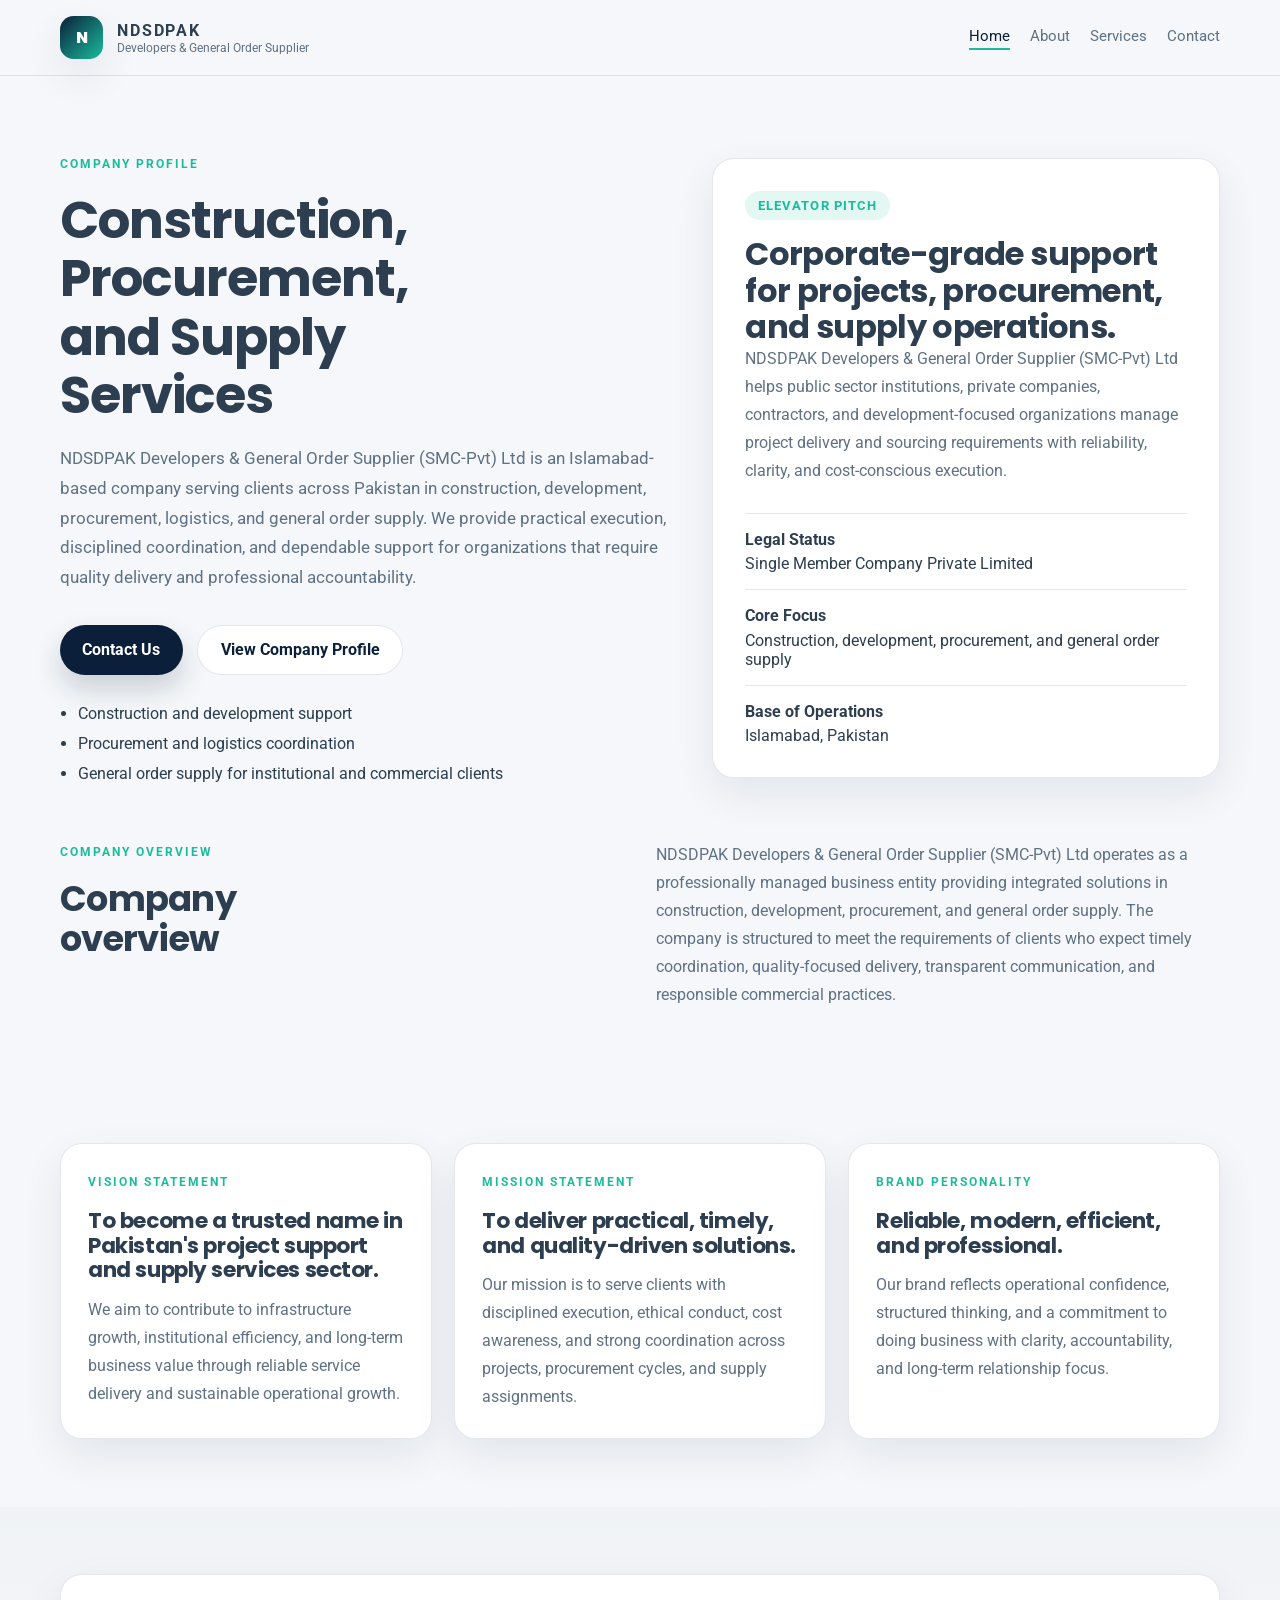
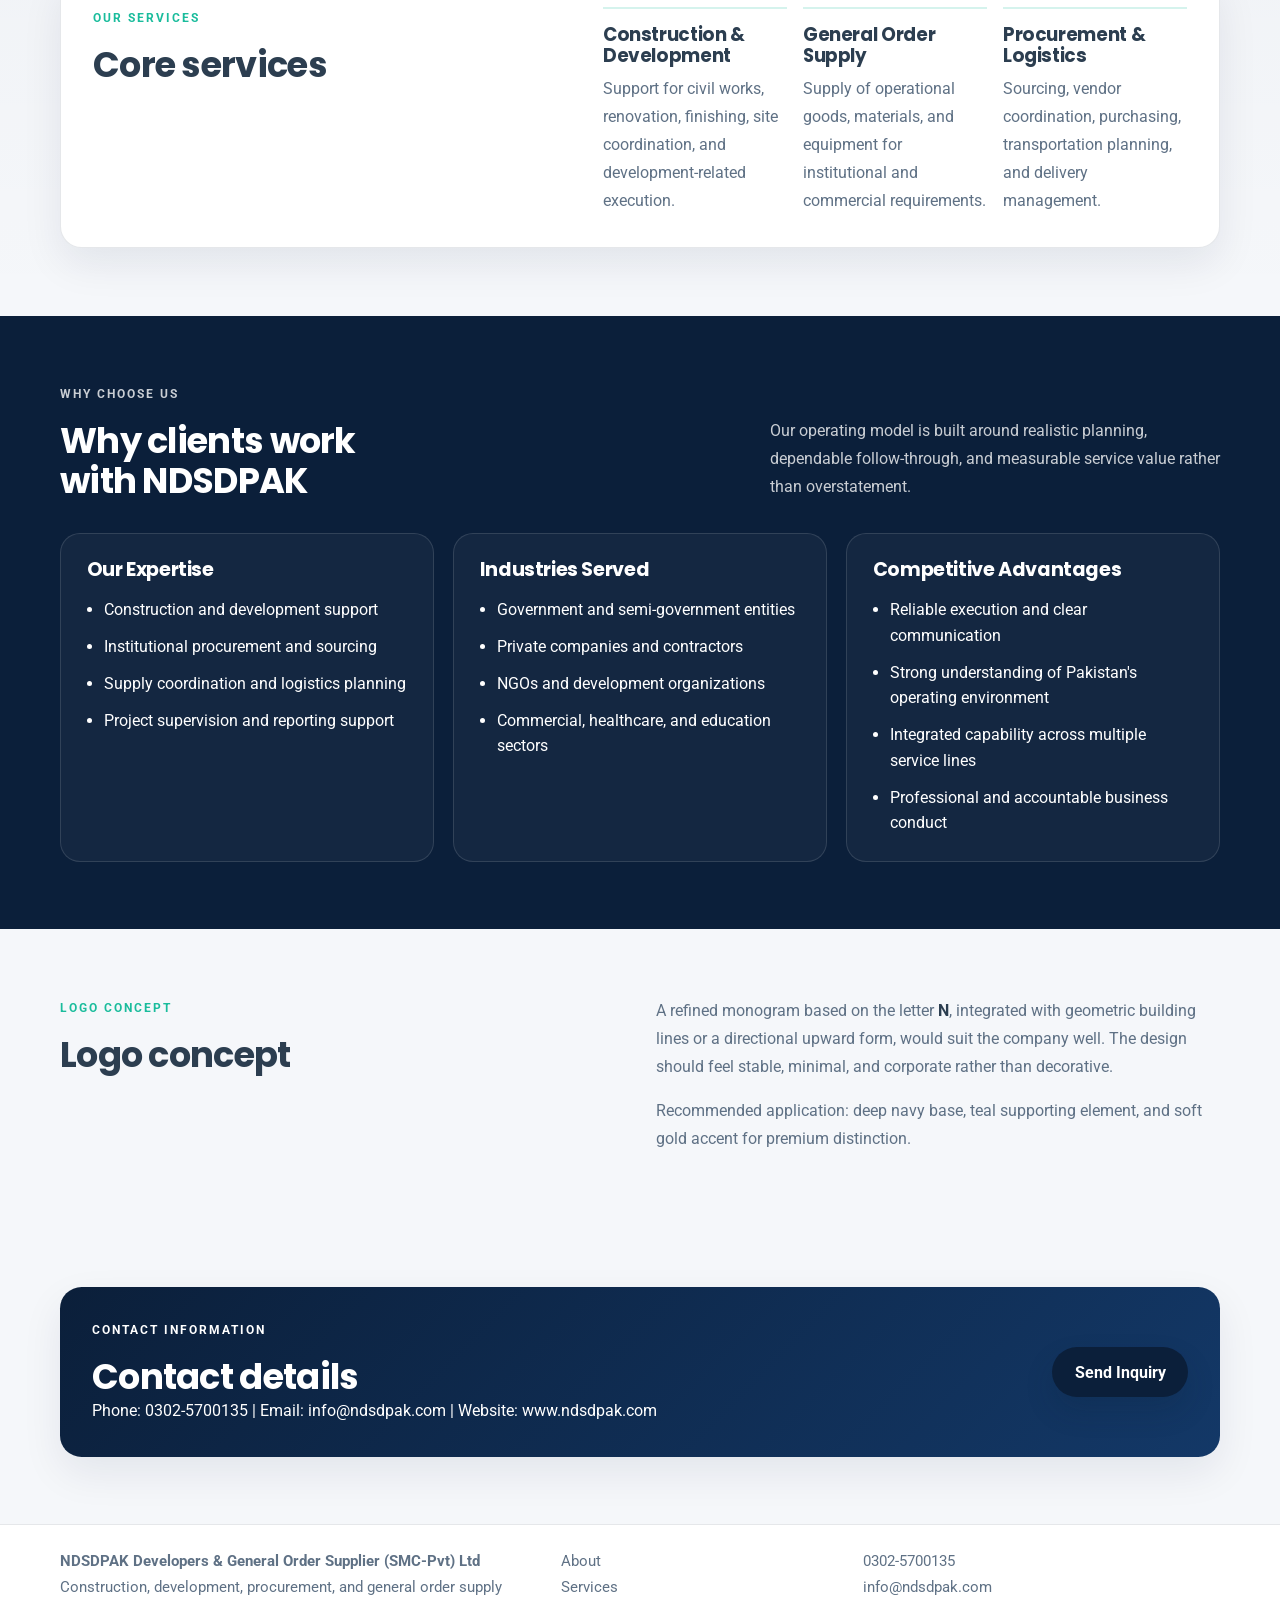
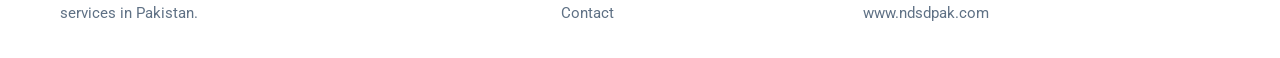
==== commit b49199a1: "Refine headings and reduce typography scale" ====
--- a/index.html
+++ b/index.html
@@ -35,7 +35,7 @@
       <div class="container hero-grid">
         <div class="hero-copy reveal">
           <p class="eyebrow">Company Profile</p>
-          <h1>Building Value. Delivering Reliability.</h1>
+          <h1>Construction, Procurement, and Supply Services</h1>
           <p class="hero-text">
             NDSDPAK Developers & General Order Supplier (SMC-Pvt) Ltd is an Islamabad-based company serving clients across Pakistan in construction, development, procurement, logistics, and general order supply. We provide practical execution, disciplined coordination, and dependable support for organizations that require quality delivery and professional accountability.
           </p>
@@ -79,7 +79,7 @@
       <div class="container strip-grid">
         <div>
           <p class="section-tag">Company Overview</p>
-          <h2>A realistic, service-driven company built around operational reliability.</h2>
+          <h2>Company overview</h2>
         </div>
         <p>
           NDSDPAK Developers & General Order Supplier (SMC-Pvt) Ltd operates as a professionally managed business entity providing integrated solutions in construction, development, procurement, and general order supply. The company is structured to meet the requirements of clients who expect timely coordination, quality-focused delivery, transparent communication, and responsible commercial practices.
@@ -111,7 +111,7 @@
       <div class="container feature-band reveal">
         <div class="feature-intro">
           <p class="section-tag">Our Services</p>
-          <h2>Integrated services designed for project continuity and procurement efficiency.</h2>
+          <h2>Core services</h2>
         </div>
         <div class="feature-list">
           <article>
@@ -135,7 +135,7 @@
         <div class="section-heading dark reveal">
           <div>
             <p class="section-tag light">Why Choose Us</p>
-            <h2>Clients choose NDSDPAK for trust, responsiveness, and disciplined delivery.</h2>
+            <h2>Why clients work with NDSDPAK</h2>
           </div>
           <p>
             Our operating model is built around realistic planning, dependable follow-through, and measurable service value rather than overstatement.
@@ -177,7 +177,7 @@
       <div class="container split-highlight reveal">
         <div>
           <p class="section-tag">Logo Concept</p>
-          <h2>A structured corporate identity reflecting trust, movement, and construction strength.</h2>
+          <h2>Logo concept</h2>
         </div>
         <div class="content-stack">
           <p>A refined monogram based on the letter <strong>N</strong>, integrated with geometric building lines or a directional upward form, would suit the company well. The design should feel stable, minimal, and corporate rather than decorative.</p>
@@ -190,7 +190,7 @@
       <div class="container cta-banner reveal">
         <div>
           <p class="section-tag">Contact Information</p>
-          <h2>Plaza # 8, 2nd Floor, Tipu Road, DHA Phase-2, Islamabad, Pakistan</h2>
+          <h2>Contact details</h2>
           <p class="cta-copy">Phone: 0302-5700135 | Email: info@ndsdpak.com | Website: www.ndsdpak.com</p>
         </div>
         <a class="btn btn-primary" href="contact.html">Send Inquiry</a>
--- a/styles.css
+++ b/styles.css
@@ -178,7 +178,7 @@
 
 .hero h1,
 .page-hero h1 {
-  font-size: clamp(2.5rem, 5vw, 4.8rem);
+  font-size: clamp(2rem, 4vw, 3.4rem);
   max-width: 12ch;
 }
 
@@ -322,7 +322,7 @@
 .strip-grid h2,
 .feature-intro h2,
 .cta-banner h2 {
-  font-size: clamp(2rem, 4vw, 3rem);
+  font-size: clamp(1.45rem, 2.8vw, 2.2rem);
   max-width: 13ch;
 }
 
@@ -598,7 +598,7 @@
 
   .hero h1,
   .page-hero h1 {
-    font-size: clamp(2.15rem, 12vw, 3.5rem);
+    font-size: clamp(1.7rem, 9vw, 2.5rem);
   }
 
   .cta-banner {
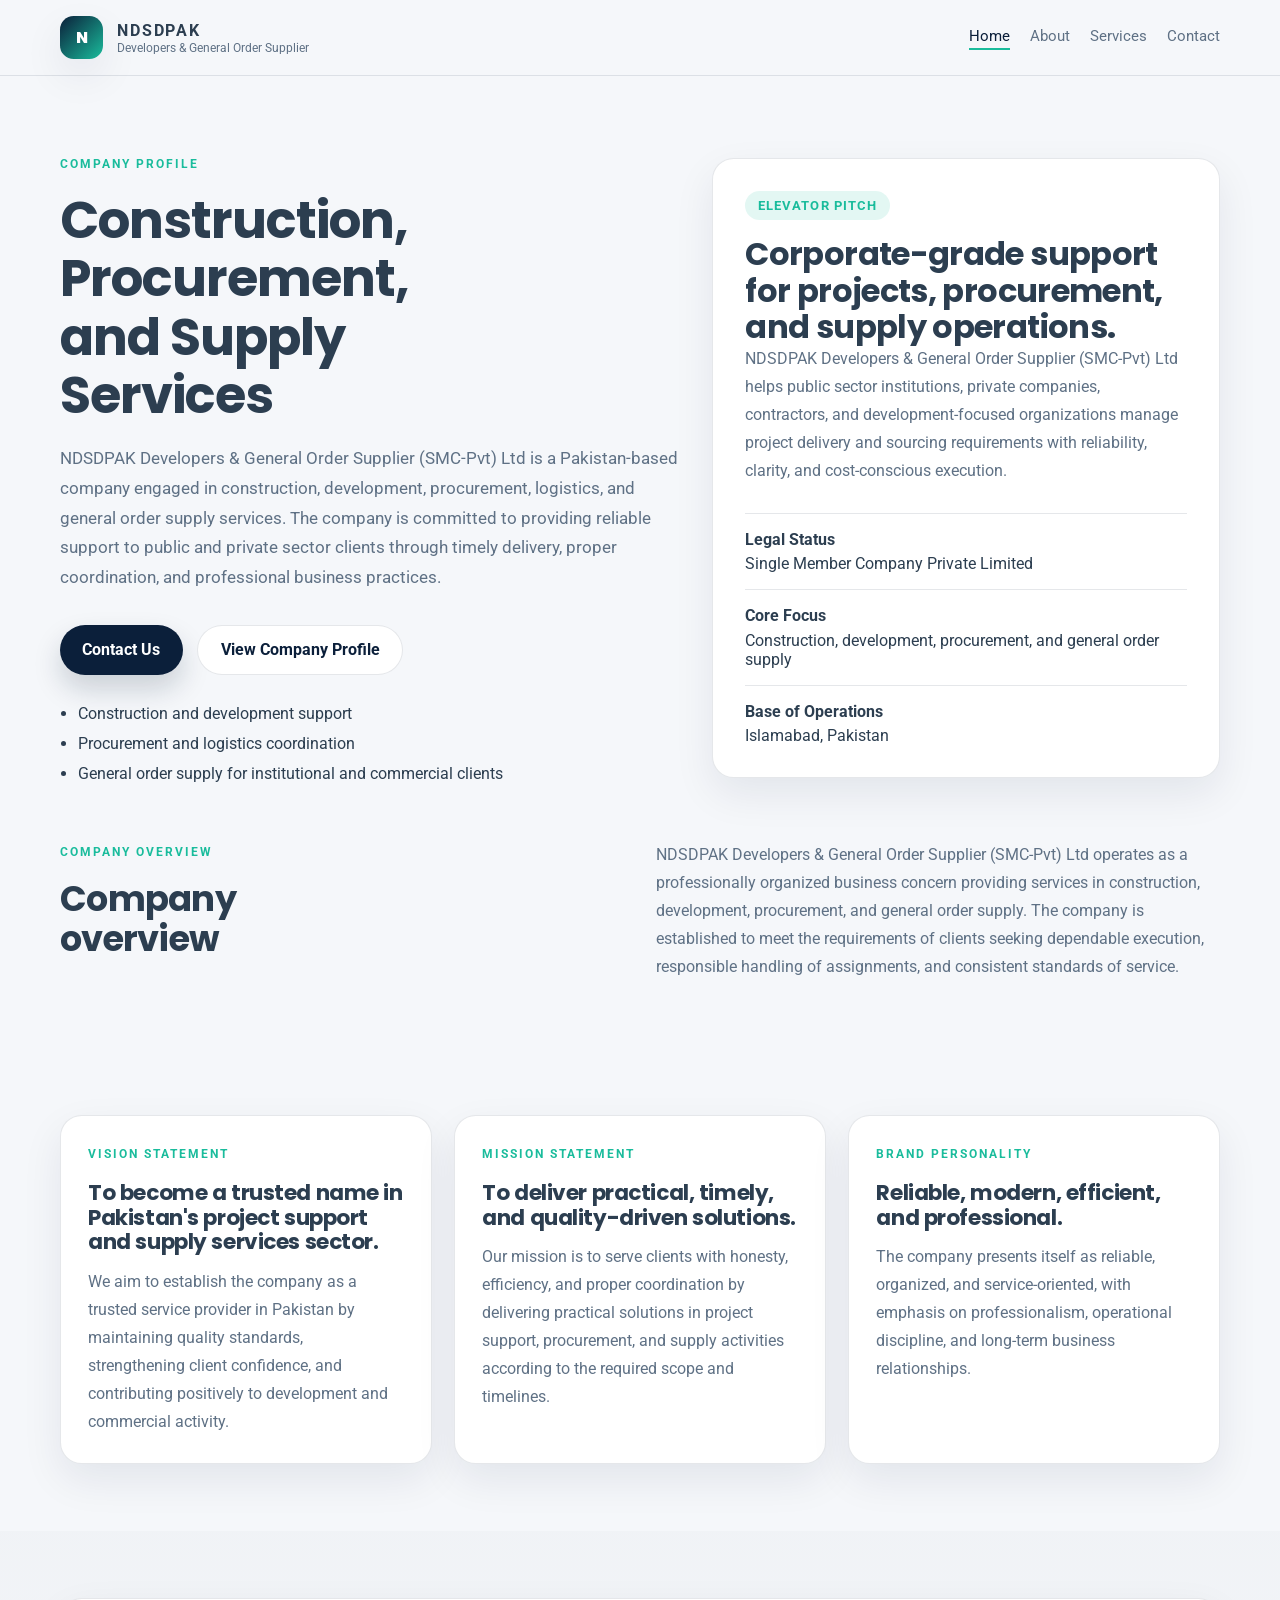
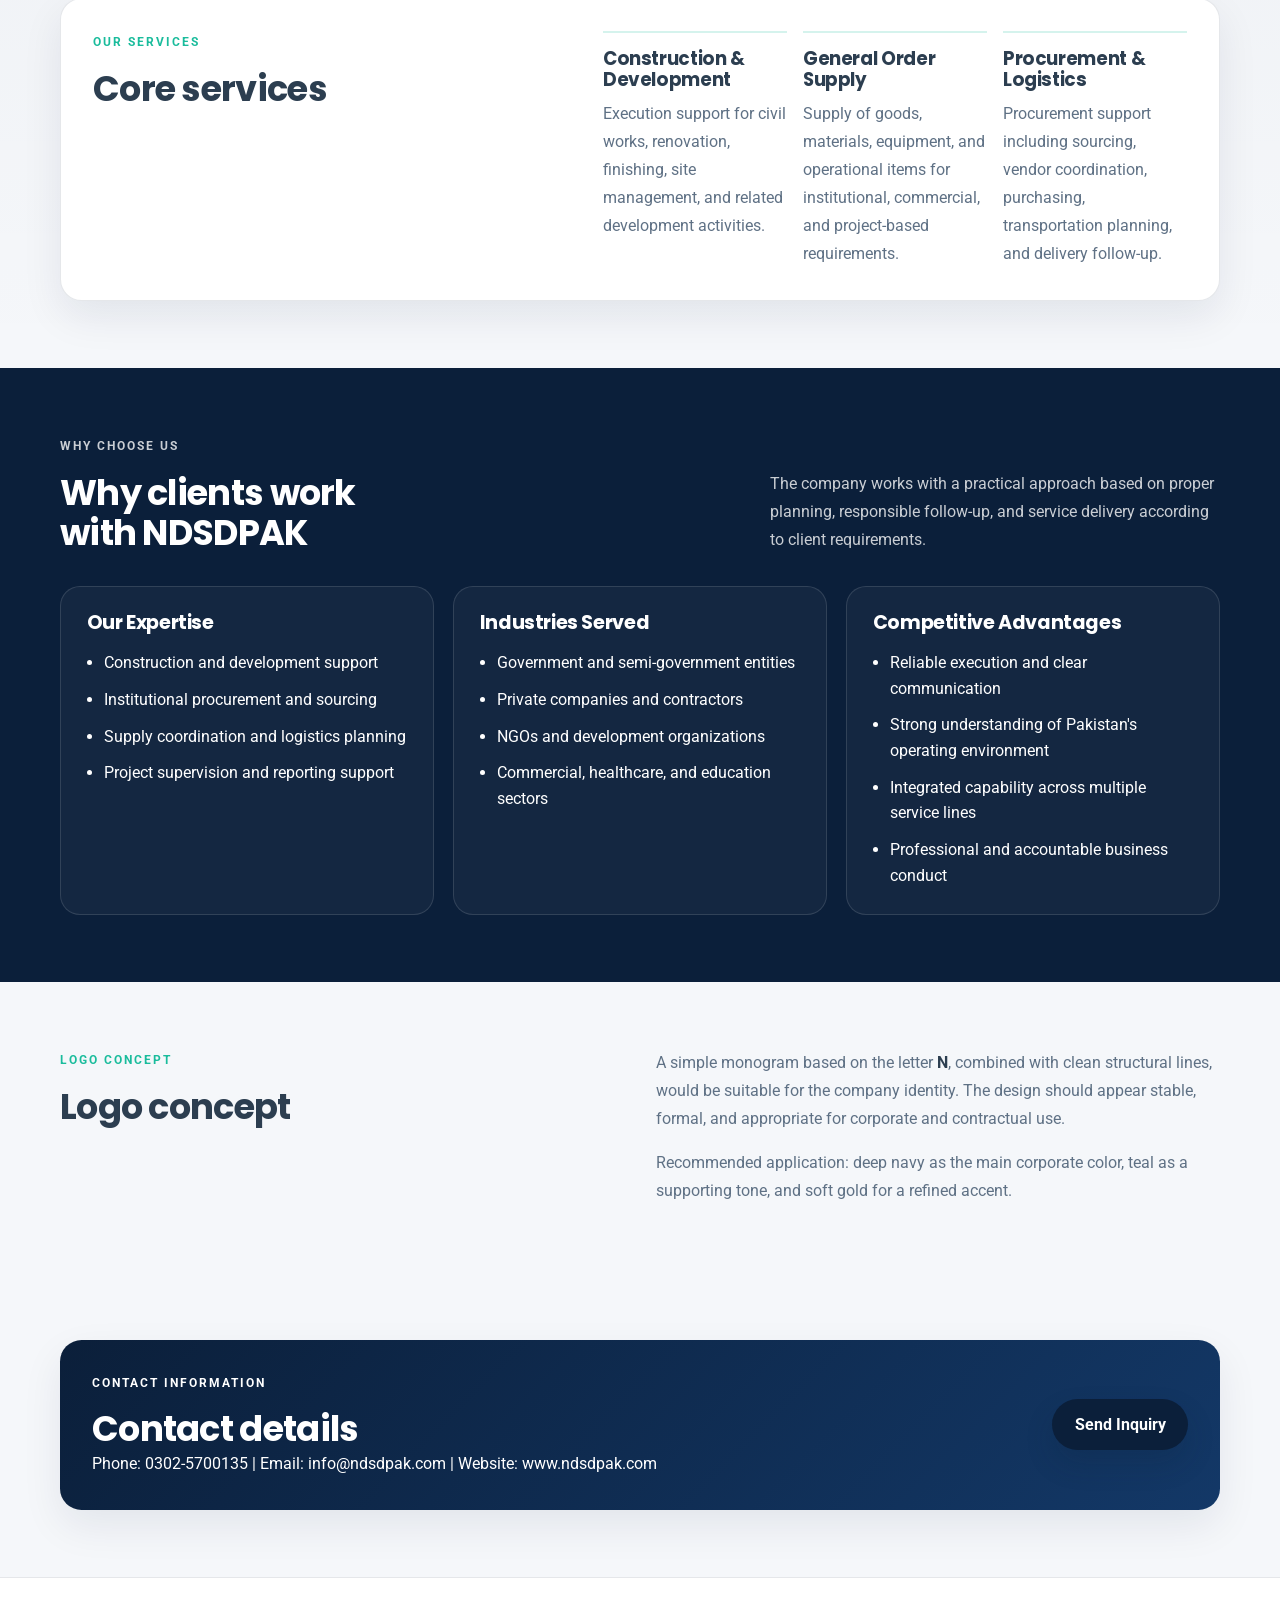
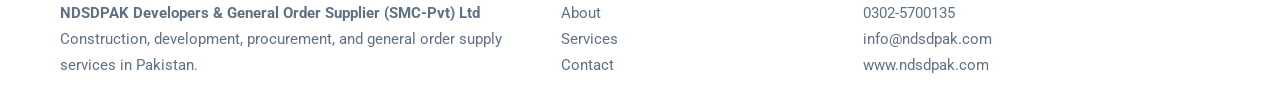
==== commit f59f4e39: "Adjust copy to formal brochure tone" ====
--- a/index.html
+++ b/index.html
@@ -37,7 +37,7 @@
           <p class="eyebrow">Company Profile</p>
           <h1>Construction, Procurement, and Supply Services</h1>
           <p class="hero-text">
-            NDSDPAK Developers & General Order Supplier (SMC-Pvt) Ltd is an Islamabad-based company serving clients across Pakistan in construction, development, procurement, logistics, and general order supply. We provide practical execution, disciplined coordination, and dependable support for organizations that require quality delivery and professional accountability.
+            NDSDPAK Developers & General Order Supplier (SMC-Pvt) Ltd is a Pakistan-based company engaged in construction, development, procurement, logistics, and general order supply services. The company is committed to providing reliable support to public and private sector clients through timely delivery, proper coordination, and professional business practices.
           </p>
           <div class="hero-actions">
             <a class="btn btn-primary" href="contact.html">Contact Us</a>
@@ -82,7 +82,7 @@
           <h2>Company overview</h2>
         </div>
         <p>
-          NDSDPAK Developers & General Order Supplier (SMC-Pvt) Ltd operates as a professionally managed business entity providing integrated solutions in construction, development, procurement, and general order supply. The company is structured to meet the requirements of clients who expect timely coordination, quality-focused delivery, transparent communication, and responsible commercial practices.
+          NDSDPAK Developers & General Order Supplier (SMC-Pvt) Ltd operates as a professionally organized business concern providing services in construction, development, procurement, and general order supply. The company is established to meet the requirements of clients seeking dependable execution, responsible handling of assignments, and consistent standards of service.
         </p>
       </div>
     </section>
@@ -92,17 +92,17 @@
         <article class="info-card reveal">
           <p class="section-tag">Vision Statement</p>
           <h3>To become a trusted name in Pakistan's project support and supply services sector.</h3>
-          <p>We aim to contribute to infrastructure growth, institutional efficiency, and long-term business value through reliable service delivery and sustainable operational growth.</p>
+          <p>We aim to establish the company as a trusted service provider in Pakistan by maintaining quality standards, strengthening client confidence, and contributing positively to development and commercial activity.</p>
         </article>
         <article class="info-card reveal" data-delay="120">
           <p class="section-tag">Mission Statement</p>
           <h3>To deliver practical, timely, and quality-driven solutions.</h3>
-          <p>Our mission is to serve clients with disciplined execution, ethical conduct, cost awareness, and strong coordination across projects, procurement cycles, and supply assignments.</p>
+          <p>Our mission is to serve clients with honesty, efficiency, and proper coordination by delivering practical solutions in project support, procurement, and supply activities according to the required scope and timelines.</p>
         </article>
         <article class="info-card reveal" data-delay="240">
           <p class="section-tag">Brand Personality</p>
           <h3>Reliable, modern, efficient, and professional.</h3>
-          <p>Our brand reflects operational confidence, structured thinking, and a commitment to doing business with clarity, accountability, and long-term relationship focus.</p>
+          <p>The company presents itself as reliable, organized, and service-oriented, with emphasis on professionalism, operational discipline, and long-term business relationships.</p>
         </article>
       </div>
     </section>
@@ -116,15 +116,15 @@
         <div class="feature-list">
           <article>
             <h3>Construction & Development</h3>
-            <p>Support for civil works, renovation, finishing, site coordination, and development-related execution.</p>
+            <p>Execution support for civil works, renovation, finishing, site management, and related development activities.</p>
           </article>
           <article>
             <h3>General Order Supply</h3>
-            <p>Supply of operational goods, materials, and equipment for institutional and commercial requirements.</p>
+            <p>Supply of goods, materials, equipment, and operational items for institutional, commercial, and project-based requirements.</p>
           </article>
           <article>
             <h3>Procurement & Logistics</h3>
-            <p>Sourcing, vendor coordination, purchasing, transportation planning, and delivery management.</p>
+            <p>Procurement support including sourcing, vendor coordination, purchasing, transportation planning, and delivery follow-up.</p>
           </article>
         </div>
       </div>
@@ -138,7 +138,7 @@
             <h2>Why clients work with NDSDPAK</h2>
           </div>
           <p>
-            Our operating model is built around realistic planning, dependable follow-through, and measurable service value rather than overstatement.
+            The company works with a practical approach based on proper planning, responsible follow-up, and service delivery according to client requirements.
           </p>
         </div>
         <div class="expertise-grid">
@@ -180,8 +180,8 @@
           <h2>Logo concept</h2>
         </div>
         <div class="content-stack">
-          <p>A refined monogram based on the letter <strong>N</strong>, integrated with geometric building lines or a directional upward form, would suit the company well. The design should feel stable, minimal, and corporate rather than decorative.</p>
-          <p>Recommended application: deep navy base, teal supporting element, and soft gold accent for premium distinction.</p>
+          <p>A simple monogram based on the letter <strong>N</strong>, combined with clean structural lines, would be suitable for the company identity. The design should appear stable, formal, and appropriate for corporate and contractual use.</p>
+          <p>Recommended application: deep navy as the main corporate color, teal as a supporting tone, and soft gold for a refined accent.</p>
         </div>
       </div>
     </section>
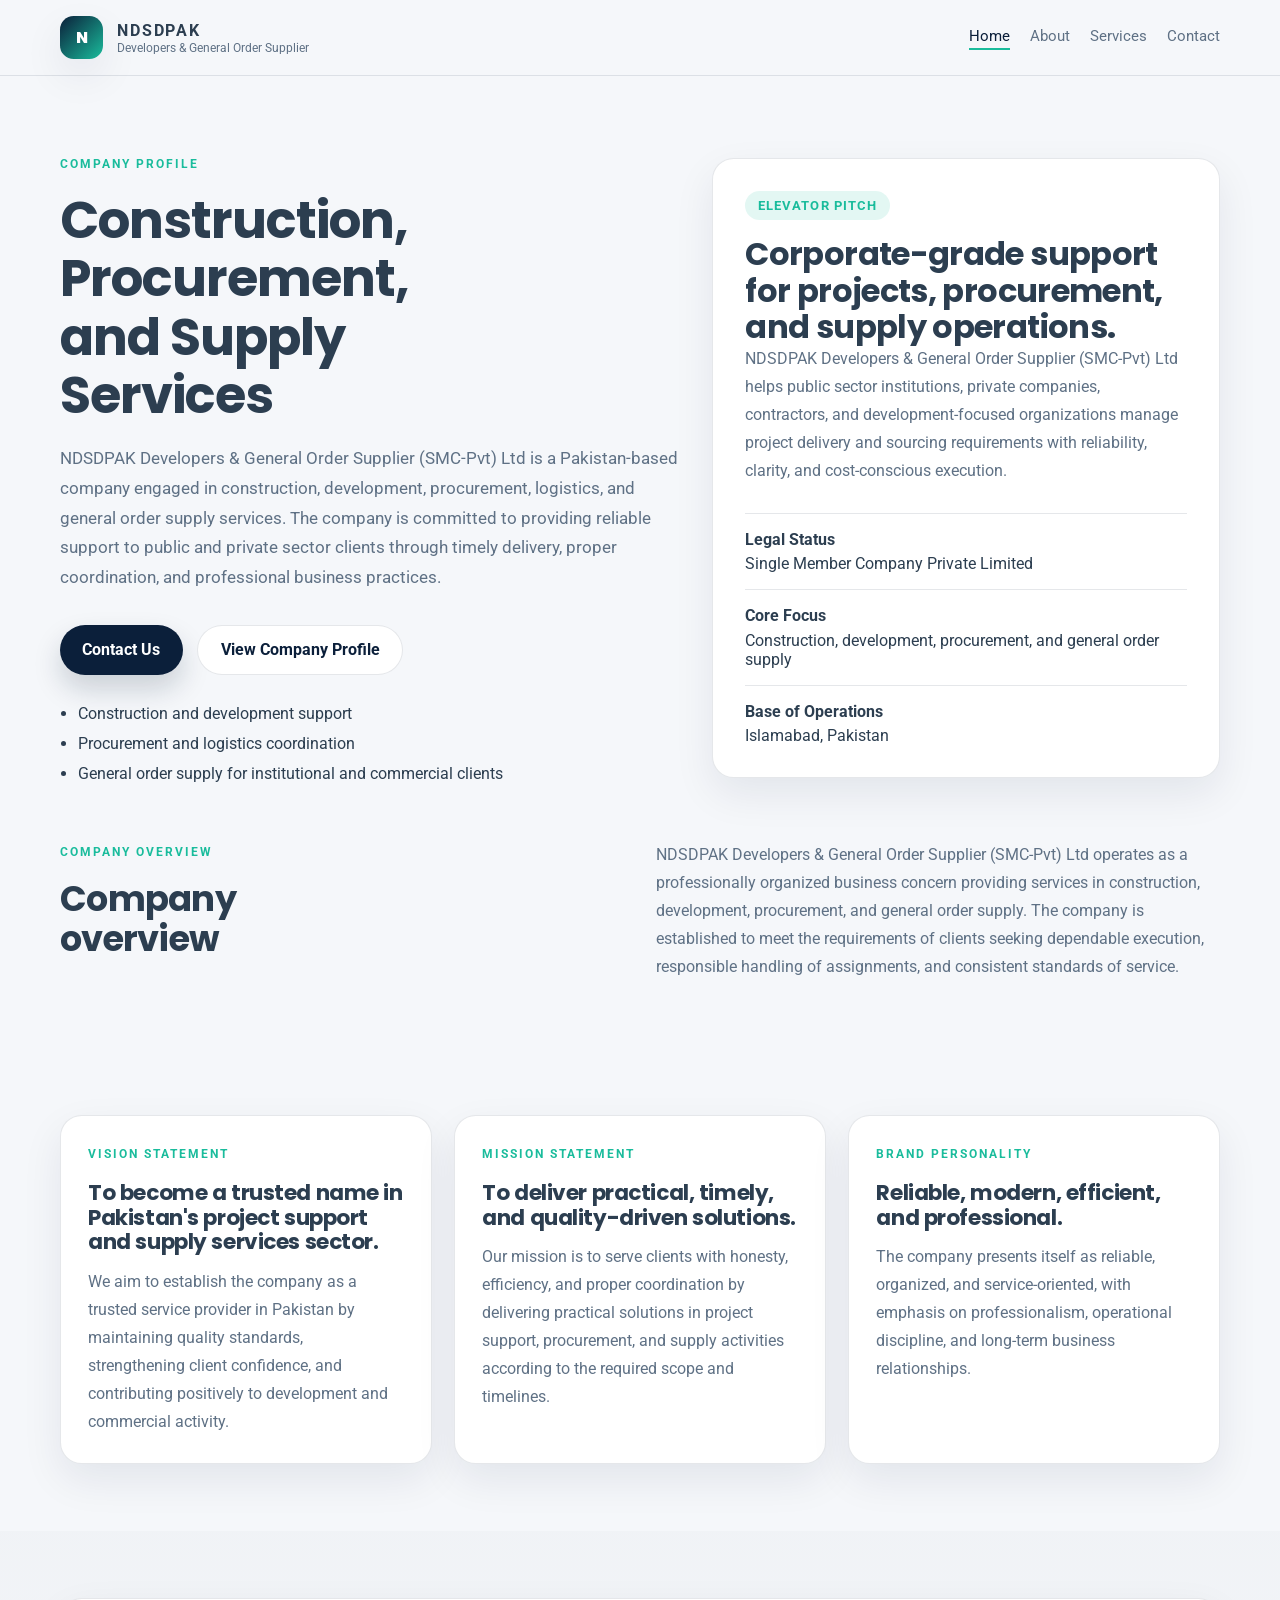
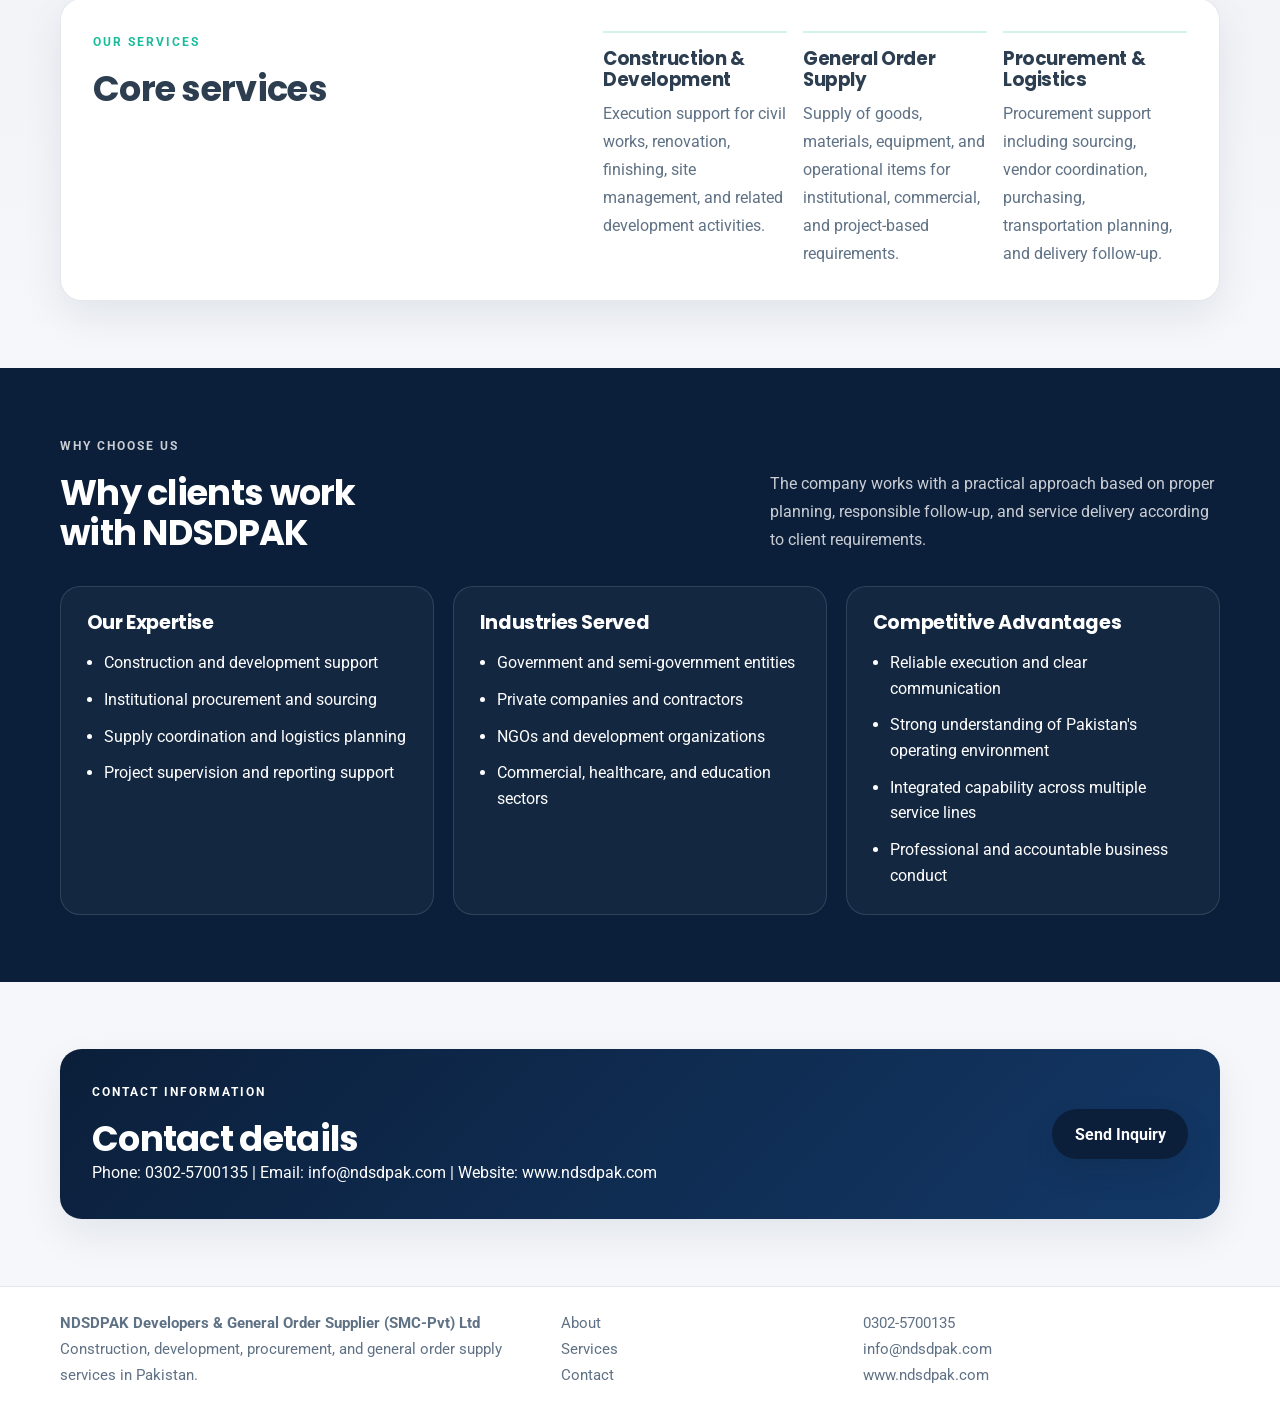
==== commit 9eac9788: "Remove logo concept section" ====
--- a/index.html
+++ b/index.html
@@ -173,19 +173,6 @@
       </div>
     </section>
 
-    <section class="section">
-      <div class="container split-highlight reveal">
-        <div>
-          <p class="section-tag">Logo Concept</p>
-          <h2>Logo concept</h2>
-        </div>
-        <div class="content-stack">
-          <p>A simple monogram based on the letter <strong>N</strong>, combined with clean structural lines, would be suitable for the company identity. The design should appear stable, formal, and appropriate for corporate and contractual use.</p>
-          <p>Recommended application: deep navy as the main corporate color, teal as a supporting tone, and soft gold for a refined accent.</p>
-        </div>
-      </div>
-    </section>
-
     <section class="section contact-section">
       <div class="container cta-banner reveal">
         <div>
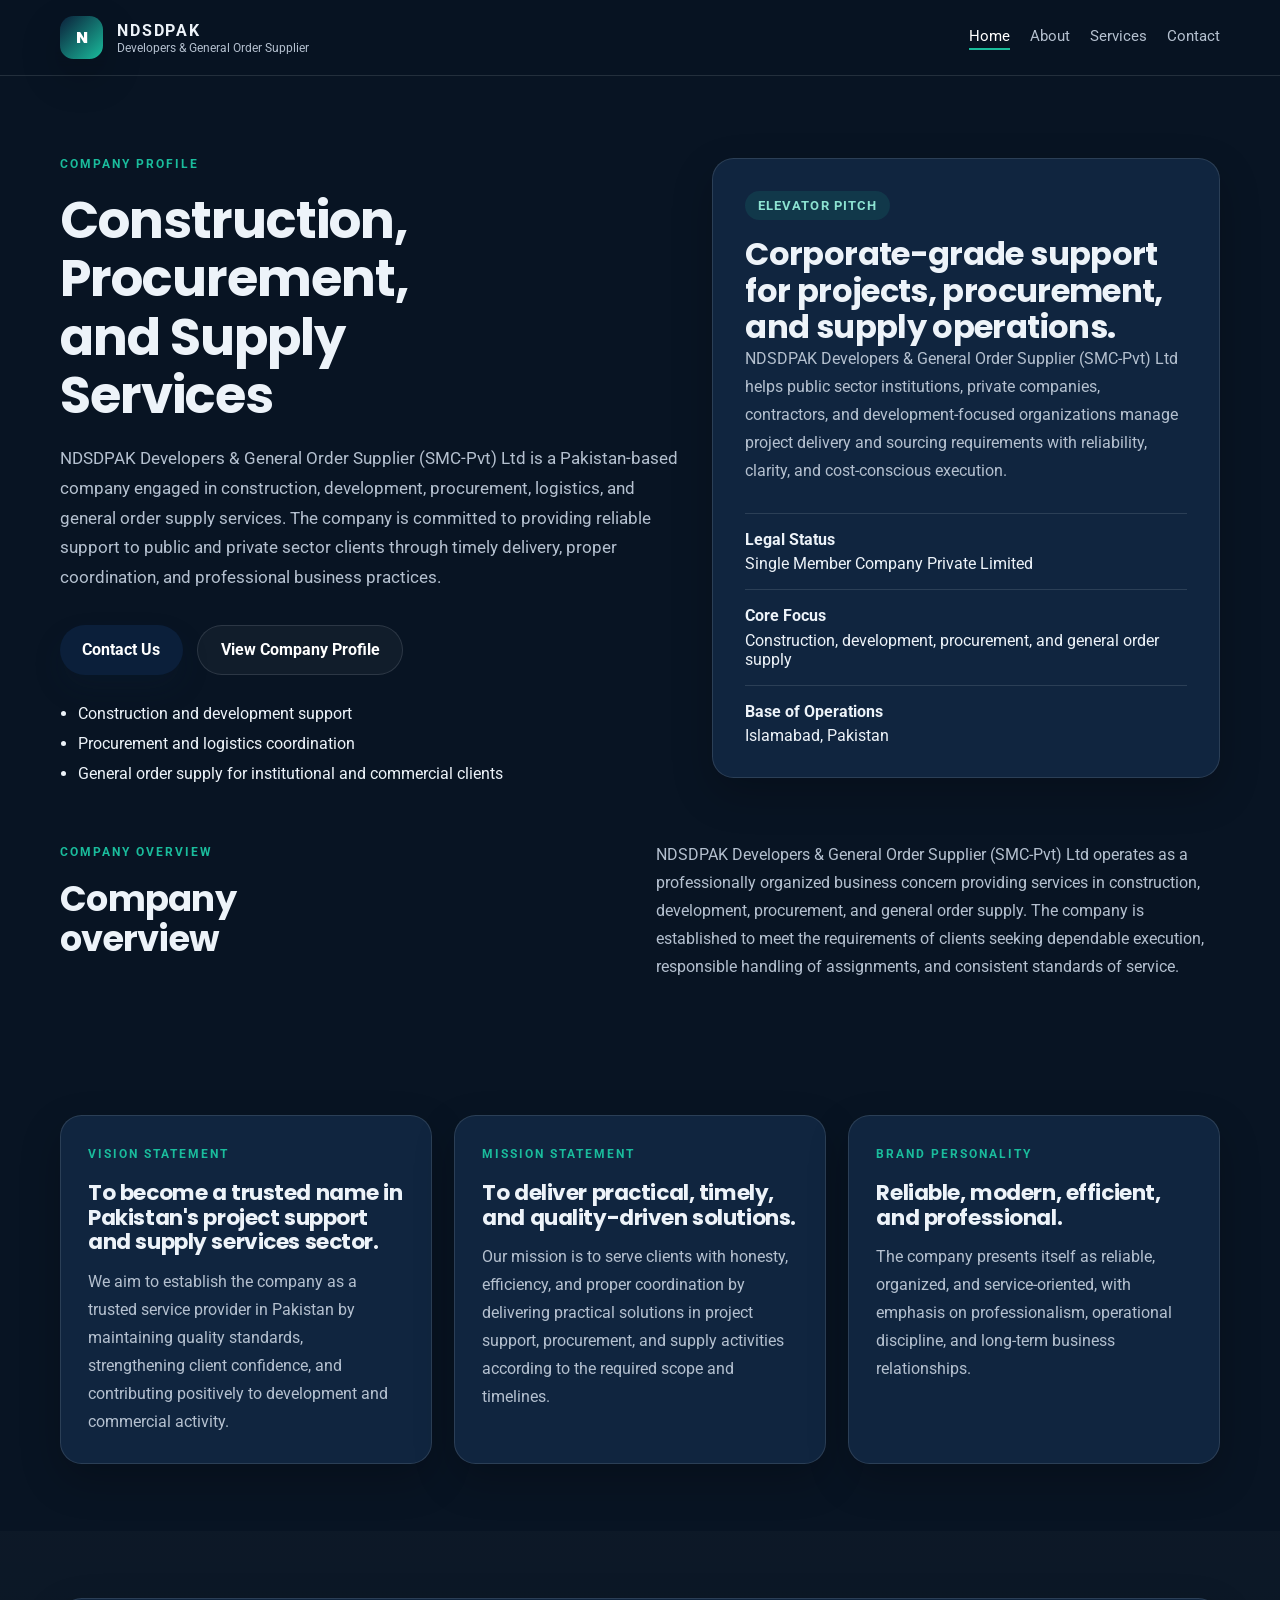
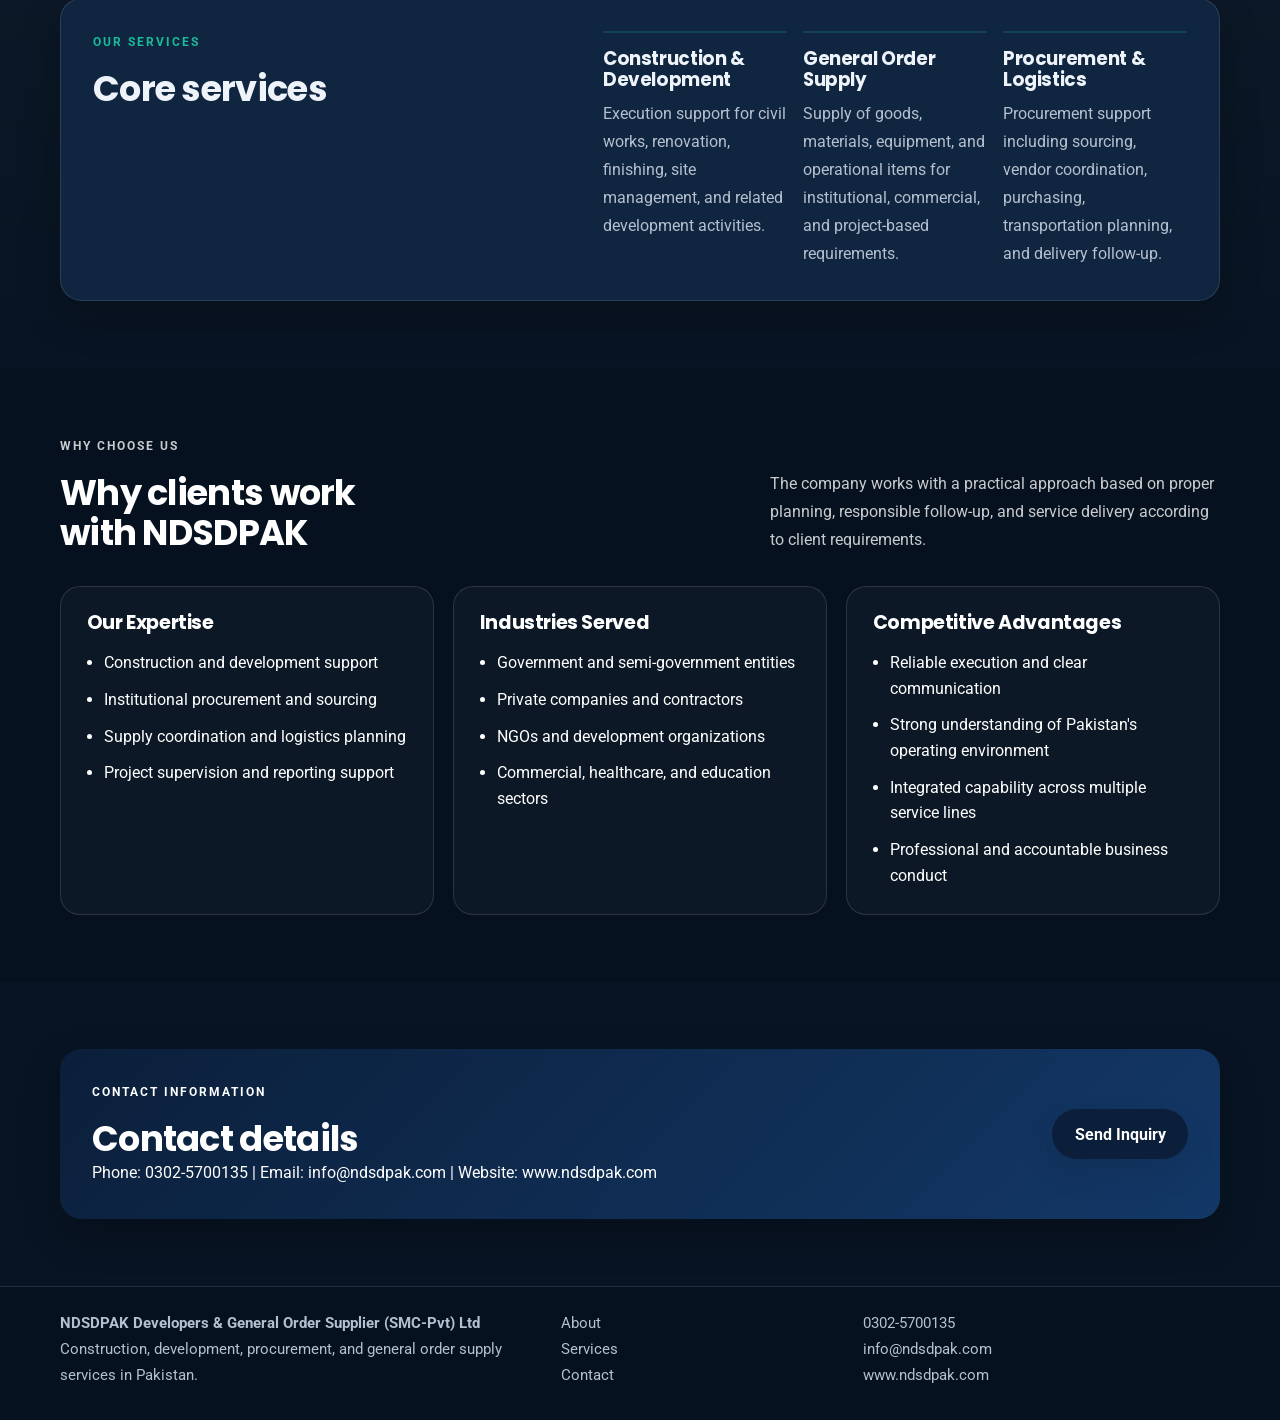
==== commit 61f98145: "Bust cached stylesheet on site pages" ====
--- a/index.html
+++ b/index.html
@@ -8,7 +8,7 @@
   <link rel="preconnect" href="https://fonts.googleapis.com">
   <link rel="preconnect" href="https://fonts.gstatic.com" crossorigin>
   <link href="https://fonts.googleapis.com/css2?family=Poppins:wght@600;700;800&family=Roboto:wght@400;500;700&display=swap" rel="stylesheet">
-  <link rel="stylesheet" href="styles.css">
+  <link rel="stylesheet" href="styles.css?v=20260329b">
 </head>
 <body data-page="home">
   <header class="site-header">
--- a/styles.css
+++ b/styles.css
@@ -2,14 +2,14 @@
   --primary: #0b1f3a;
   --secondary: #1abc9c;
   --accent: #d4af37;
-  --background: #f5f7fa;
-  --surface: #ffffff;
-  --surface-soft: #eef3f7;
-  --text: #2c3e50;
-  --muted: #5f7185;
-  --line: rgba(44, 62, 80, 0.12);
+  --background: #081423;
+  --surface: #10253f;
+  --surface-soft: #0d1d31;
+  --text: #edf3f9;
+  --muted: #b4c0cf;
+  --line: rgba(237, 243, 249, 0.12);
   --light: #ffffff;
-  --shadow: 0 16px 40px rgba(11, 31, 58, 0.08);
+  --shadow: 0 16px 40px rgba(0, 0, 0, 0.22);
 }
 
 * {
@@ -67,7 +67,7 @@
   position: sticky;
   top: 0;
   z-index: 20;
-  background: rgba(245, 247, 250, 0.94);
+  background: rgba(8, 20, 35, 0.94);
   backdrop-filter: blur(12px);
   border-bottom: 1px solid var(--line);
 }
@@ -128,7 +128,7 @@
 
 .nav-links a:hover,
 .nav-links a.active {
-  color: var(--primary);
+  color: var(--light);
 }
 
 .nav-links a.active::after,
@@ -145,8 +145,8 @@
 .nav-toggle {
   display: none;
   border: 1px solid var(--line);
-  background: #fff;
-  color: var(--text);
+  background: rgba(255, 255, 255, 0.04);
+  color: var(--light);
   border-radius: 999px;
   padding: 0.7rem 1rem;
   font-weight: 700;
@@ -220,8 +220,8 @@
 }
 
 .btn-secondary {
-  background: #fff;
-  color: var(--primary);
+  background: rgba(255, 255, 255, 0.04);
+  color: var(--light);
   border: 1px solid var(--line);
 }
 
@@ -262,7 +262,7 @@
   padding: 0.45rem 0.8rem;
   border-radius: 999px;
   background: rgba(26, 188, 156, 0.12);
-  color: var(--secondary);
+  color: #8ce2d1;
   font-size: 0.82rem;
   font-weight: 700;
   letter-spacing: 0.08em;
@@ -299,7 +299,7 @@
 }
 
 .soft-section {
-  background: linear-gradient(180deg, rgba(11, 31, 58, 0.02), rgba(11, 31, 58, 0));
+  background: linear-gradient(180deg, rgba(255, 255, 255, 0.02), rgba(255, 255, 255, 0));
 }
 
 .strip-grid,
@@ -377,7 +377,7 @@
 }
 
 .dark-section {
-  background: var(--primary);
+  background: #06111f;
 }
 
 .light,
@@ -403,7 +403,7 @@
   padding: 1.6rem;
   border: 1px solid rgba(255, 255, 255, 0.12);
   border-radius: 1.25rem;
-  background: rgba(255, 255, 255, 0.04);
+  background: rgba(255, 255, 255, 0.03);
 }
 
 .expertise-block h3 {
@@ -452,9 +452,9 @@
   min-height: 3rem;
   padding: 0.1rem 1rem;
   border-radius: 999px;
-  background: #fff;
+  background: rgba(255, 255, 255, 0.04);
   border: 1px solid rgba(26, 188, 156, 0.22);
-  color: var(--primary);
+  color: var(--light);
   font-weight: 600;
 }
 
@@ -479,8 +479,8 @@
   border-radius: 1rem;
   padding: 0.95rem 1rem;
   font: inherit;
-  color: var(--text);
-  background: #fff;
+  color: var(--light);
+  background: rgba(255, 255, 255, 0.04);
 }
 
 .contact-form textarea {
@@ -507,7 +507,7 @@
 .site-footer {
   border-top: 1px solid var(--line);
   padding: 1.4rem 0 2rem;
-  background: #fff;
+  background: #06111f;
 }
 
 .footer-grid {
